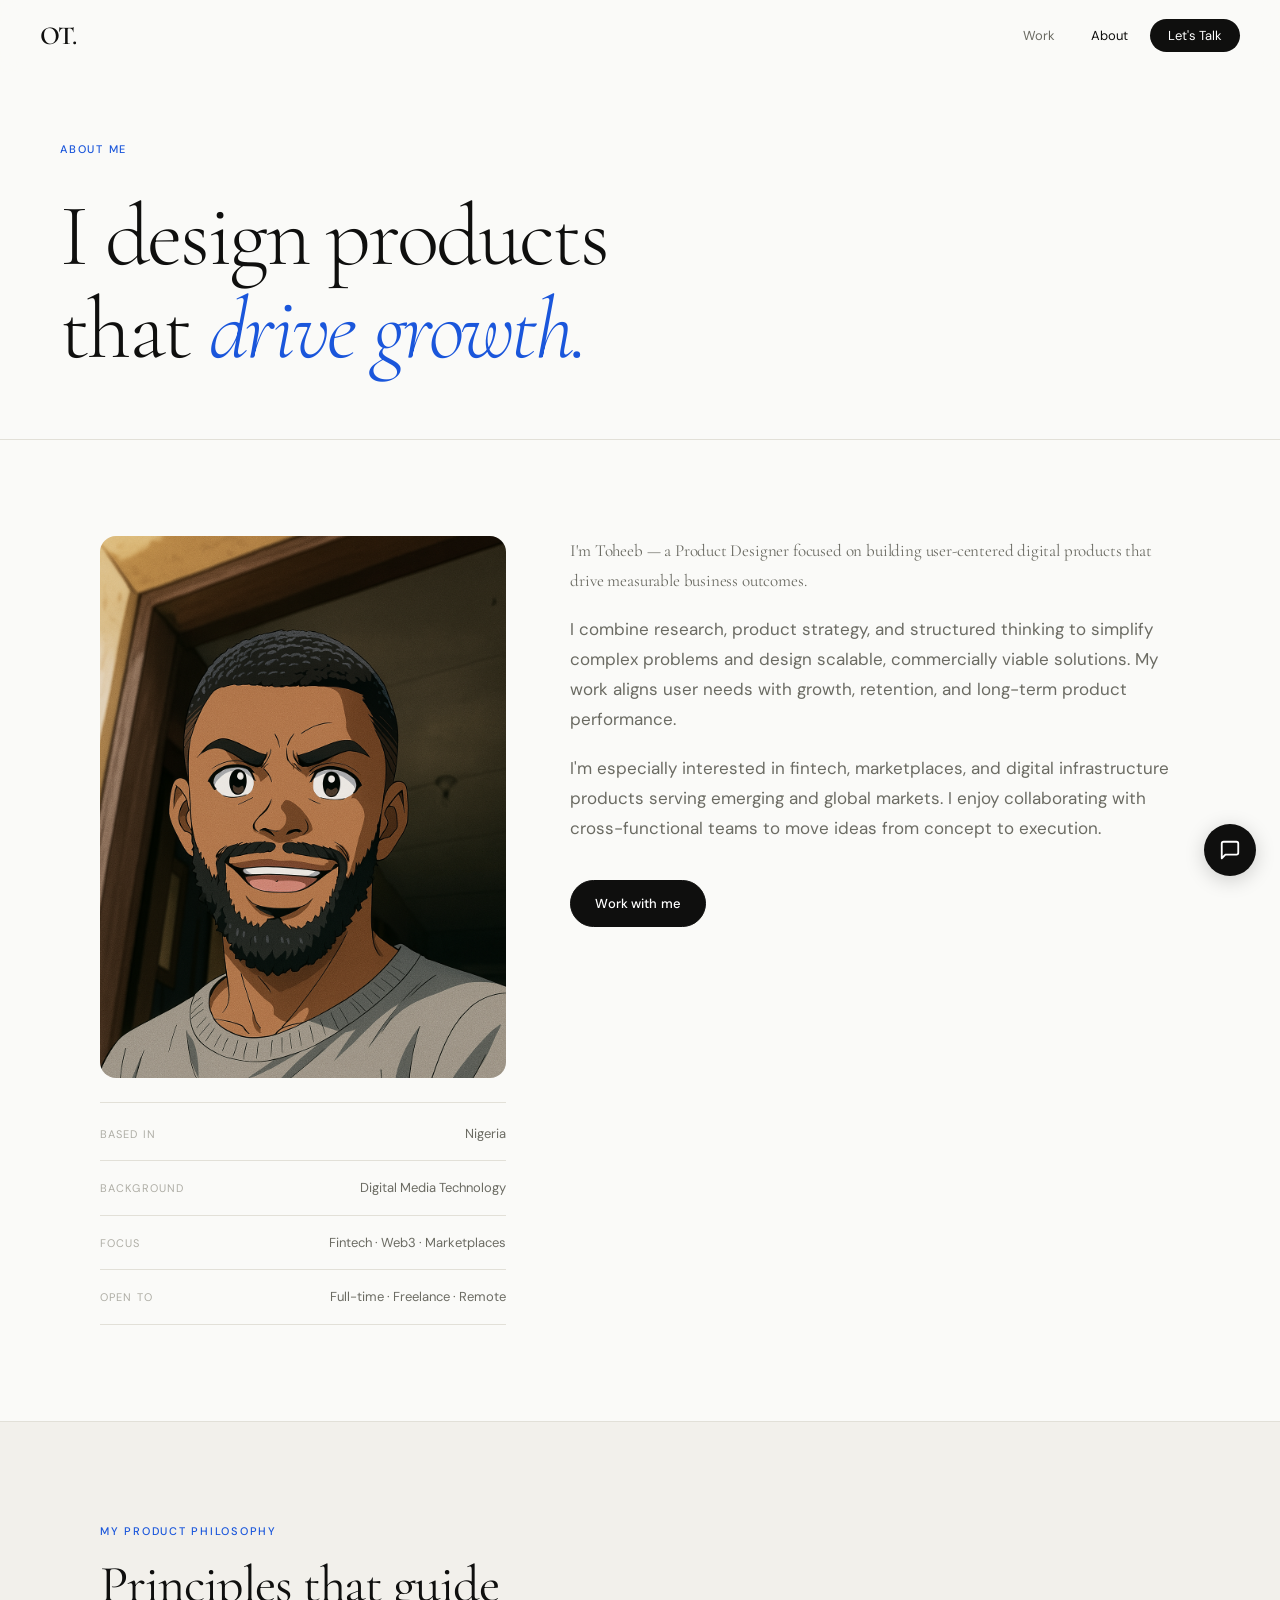
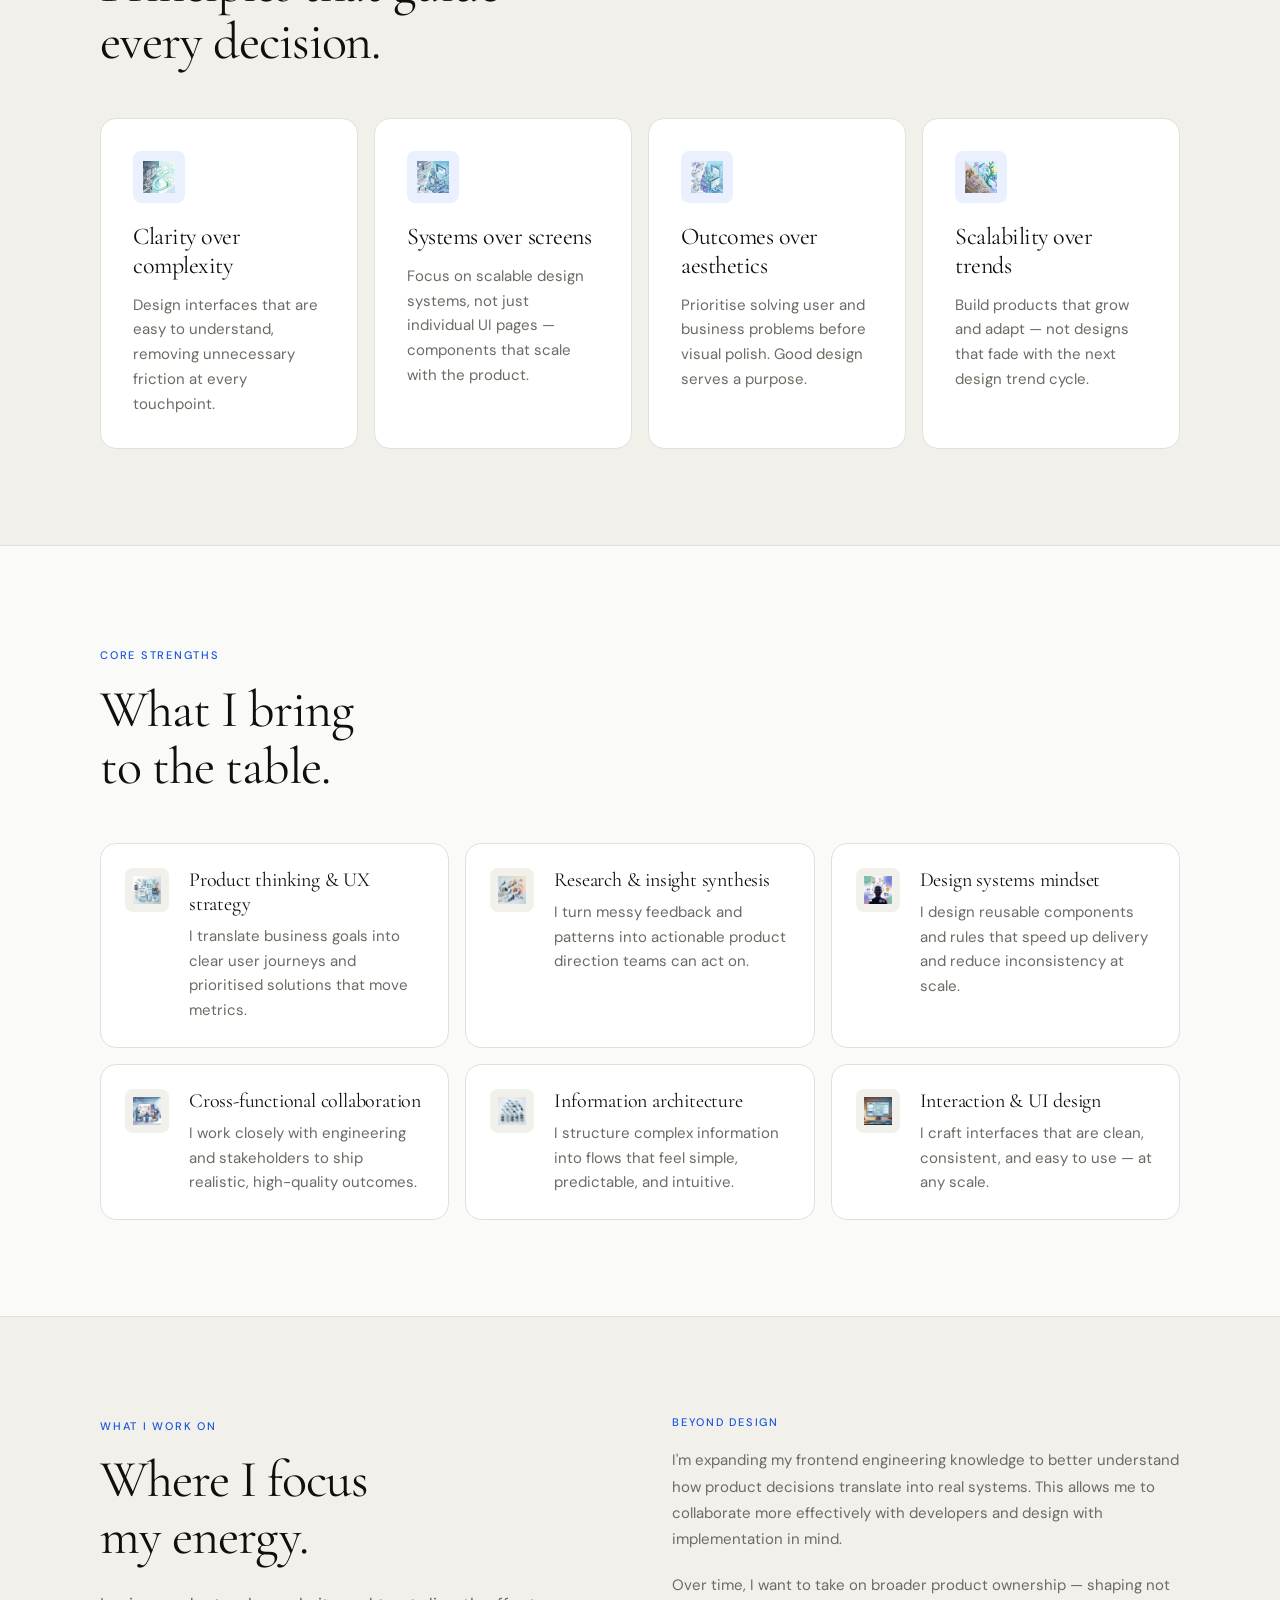
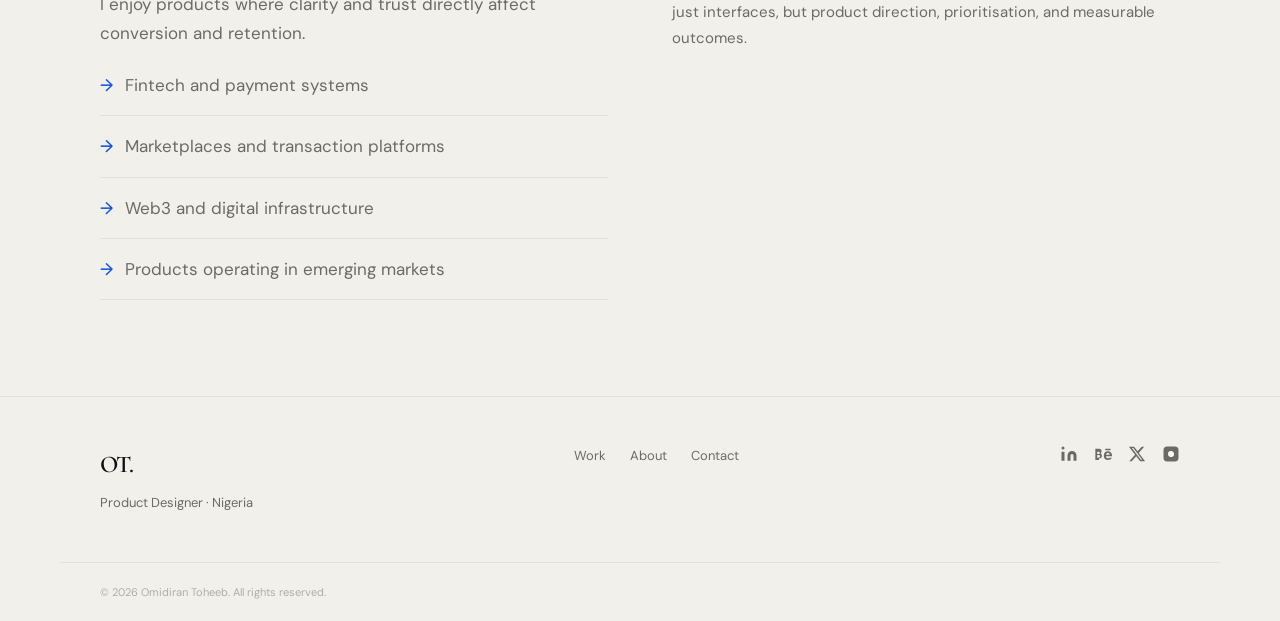
==== about.html @ c560c7b5 "first version'" ====
<!DOCTYPE html>
<html lang="en">
<head>
  <meta charset="UTF-8">
  <meta name="viewport" content="width=device-width, initial-scale=1.0">
  <meta name="author" content="Omidiran Toheeb">
  <meta name="description" content="About Omidiran Toheeb — Product Designer based in Nigeria.">
  <title>About | Omidiran Toheeb</title>
  <link rel="icon" type="image/png" href="img/toheeb.png">
  <link rel="preconnect" href="https://fonts.googleapis.com">
  <link rel="preconnect" href="https://fonts.gstatic.com" crossorigin>
  <link href="https://fonts.googleapis.com/css2?family=Cormorant+Garamond:ital,wght@0,300;0,400;0,600;1,300;1,400&family=DM+Sans:ital,opsz,wght@0,9..40,300;0,9..40,400;0,9..40,500;1,9..40,300&display=swap" rel="stylesheet">
  <link rel="stylesheet" href="style.css">
  <script src="main.js"></script>
</head>
<body>

  <!-- ========== NAV ========== -->
  <nav class="nav" id="nav">
    <a href="index.html" class="nav__logo">OT.</a>
    <ul class="nav__links">
      <li><a href="index.html" class="nav__link">Work</a></li>
      <li><a href="about.html" class="nav__link nav__link--active">About</a></li>
      <li><a href="contact.html" class="nav__link nav__link--cta">Let's Talk</a></li>
    </ul>
    <button class="nav__toggle" aria-label="Toggle menu" aria-expanded="false">
      <span></span><span></span>
    </button>
  </nav>

  <!-- ========== PAGE HERO ========== -->
  <header class="page-hero">
    <div class="page-hero__inner">
      <span class="section-label fade-up">About Me</span>
      <h1 class="page-hero__heading fade-up fade-up--delay-1">I design products<br>that <em>drive growth.</em></h1>
    </div>
  </header>

  <main>

    <!-- ========== BIO ========== -->
    <section class="bio section">
      <div class="bio__inner">
        <div class="bio__portrait">
          <div class="bio__portrait-wrap">
            <img src="img/toheeb.png" alt="Omidiran Toheeb" loading="lazy">
          </div>
          <div class="bio__quick-facts">
            <div class="bio__fact">
              <span class="bio__fact-label">Based in</span>
              <span class="bio__fact-value">Nigeria</span>
            </div>
            <div class="bio__fact">
              <span class="bio__fact-label">Background</span>
              <span class="bio__fact-value">Digital Media Technology</span>
            </div>
            <div class="bio__fact">
              <span class="bio__fact-label">Focus</span>
              <span class="bio__fact-value">Fintech · Web3 · Marketplaces</span>
            </div>
            <div class="bio__fact">
              <span class="bio__fact-label">Open to</span>
              <span class="bio__fact-value">Full-time · Freelance · Remote</span>
            </div>
          </div>
        </div>
        <div class="bio__text">
          <p class="bio__lead">I'm Toheeb — a Product Designer focused on building user-centered digital products that drive measurable business outcomes.</p>
          <p>I combine research, product strategy, and structured thinking to simplify complex problems and design scalable, commercially viable solutions. My work aligns user needs with growth, retention, and long-term product performance.</p>
          <p>I'm especially interested in fintech, marketplaces, and digital infrastructure products serving emerging and global markets. I enjoy collaborating with cross-functional teams to move ideas from concept to execution.</p>
          <a href="contact.html" class="btn btn--primary">Work with me</a>
        </div>
      </div>
    </section>

    <!-- ========== PHILOSOPHY ========== -->
    <section class="philosophy section">
      <div class="philosophy__inner">
        <span class="section-label">My Product Philosophy</span>
        <h2 class="section-heading">Principles that guide<br>every decision.</h2>
        <div class="philosophy__grid">
          <div class="phil-card">
            <div class="phil-card__icon">
              <img src="img/success.png" alt="" loading="lazy" aria-hidden="true">
            </div>
            <h3>Clarity over complexity</h3>
            <p>Design interfaces that are easy to understand, removing unnecessary friction at every touchpoint.</p>
          </div>
          <div class="phil-card">
            <div class="phil-card__icon">
              <img src="img/Scalable-design.png" alt="" loading="lazy" aria-hidden="true">
            </div>
            <h3>Systems over screens</h3>
            <p>Focus on scalable design systems, not just individual UI pages — components that scale with the product.</p>
          </div>
          <div class="phil-card">
            <div class="phil-card__icon">
              <img src="img/problemsolving.png" alt="" loading="lazy" aria-hidden="true">
            </div>
            <h3>Outcomes over aesthetics</h3>
            <p>Prioritise solving user and business problems before visual polish. Good design serves a purpose.</p>
          </div>
          <div class="phil-card">
            <div class="phil-card__icon">
              <img src="img/growth.png" alt="" loading="lazy" aria-hidden="true">
            </div>
            <h3>Scalability over trends</h3>
            <p>Build products that grow and adapt — not designs that fade with the next design trend cycle.</p>
          </div>
        </div>
      </div>
    </section>

    <!-- ========== STRENGTHS ========== -->
    <section class="strengths section">
      <div class="strengths__inner">
        <span class="section-label">Core Strengths</span>
        <h2 class="section-heading">What I bring<br>to the table.</h2>
        <div class="strengths__grid">
          <div class="strength-item">
            <div class="strength-item__img"><img src="img/ux-strategy.png" alt="" loading="lazy" aria-hidden="true"></div>
            <div class="strength-item__text">
              <h3>Product thinking &amp; UX strategy</h3>
              <p>I translate business goals into clear user journeys and prioritised solutions that move metrics.</p>
            </div>
          </div>
          <div class="strength-item">
            <div class="strength-item__img"><img src="img/research.png" alt="" loading="lazy" aria-hidden="true"></div>
            <div class="strength-item__text">
              <h3>Research &amp; insight synthesis</h3>
              <p>I turn messy feedback and patterns into actionable product direction teams can act on.</p>
            </div>
          </div>
          <div class="strength-item">
            <div class="strength-item__img"><img src="img/design-system.png" alt="" loading="lazy" aria-hidden="true"></div>
            <div class="strength-item__text">
              <h3>Design systems mindset</h3>
              <p>I design reusable components and rules that speed up delivery and reduce inconsistency at scale.</p>
            </div>
          </div>
          <div class="strength-item">
            <div class="strength-item__img"><img src="img/collaboration.png" alt="" loading="lazy" aria-hidden="true"></div>
            <div class="strength-item__text">
              <h3>Cross-functional collaboration</h3>
              <p>I work closely with engineering and stakeholders to ship realistic, high-quality outcomes.</p>
            </div>
          </div>
          <div class="strength-item">
            <div class="strength-item__img"><img src="img/IA.png" alt="" loading="lazy" aria-hidden="true"></div>
            <div class="strength-item__text">
              <h3>Information architecture</h3>
              <p>I structure complex information into flows that feel simple, predictable, and intuitive.</p>
            </div>
          </div>
          <div class="strength-item">
            <div class="strength-item__img"><img src="img/interaction.png" alt="" loading="lazy" aria-hidden="true"></div>
            <div class="strength-item__text">
              <h3>Interaction &amp; UI design</h3>
              <p>I craft interfaces that are clean, consistent, and easy to use — at any scale.</p>
            </div>
          </div>
        </div>
      </div>
    </section>

    <!-- ========== FOCUS ========== -->
    <section class="focus section">
      <div class="focus__inner">
        <div class="focus__text">
          <span class="section-label">What I Work On</span>
          <h2 class="section-heading">Where I focus<br>my energy.</h2>
          <p>I enjoy products where clarity and trust directly affect conversion and retention.</p>
          <ul class="focus__list">
            <li><span class="focus__bullet">→</span> Fintech and payment systems</li>
            <li><span class="focus__bullet">→</span> Marketplaces and transaction platforms</li>
            <li><span class="focus__bullet">→</span> Web3 and digital infrastructure</li>
            <li><span class="focus__bullet">→</span> Products operating in emerging markets</li>
          </ul>
        </div>
        <div class="focus__beyond">
          <span class="section-label">Beyond Design</span>
          <p class="focus__beyond-text">I'm expanding my frontend engineering knowledge to better understand how product decisions translate into real systems. This allows me to collaborate more effectively with developers and design with implementation in mind.</p>
          <p>Over time, I want to take on broader product ownership — shaping not just interfaces, but product direction, prioritisation, and measurable outcomes.</p>
        </div>
      </div>
    </section>

  </main>

  <!-- ========== FOOTER ========== -->
  <footer class="footer">
    <div class="footer__inner">
      <div class="footer__brand">
        <a href="index.html" class="footer__logo">OT.</a>
        <p>Product Designer · Nigeria</p>
      </div>
      <nav class="footer__nav">
        <a href="index.html">Work</a>
        <a href="about.html">About</a>
        <a href="contact.html">Contact</a>
      </nav>
      <div class="footer__social">
        <a href="https://www.linkedin.com/in/omidiran-toheeb-07a016189/" target="_blank" rel="noopener" aria-label="LinkedIn">
          <svg width="18" height="18" viewBox="0 0 24 24" fill="currentColor"><path d="M16 8a6 6 0 0 1 6 6v7h-4v-7a2 2 0 0 0-2-2 2 2 0 0 0-2 2v7h-4v-7a6 6 0 0 1 6-6zM2 9h4v12H2z"/><circle cx="4" cy="4" r="2"/></svg>
        </a>
        <a href="https://www.behance.net/omidirantoheeb" target="_blank" rel="noopener" aria-label="Behance">
          <svg width="18" height="18" viewBox="0 0 24 24" fill="currentColor"><path d="M22 7h-7V5h7v2zm1.726 10c-.442 1.297-2.029 3-5.101 3-3.074 0-5.564-1.729-5.564-5.675 0-3.91 2.325-5.92 5.466-5.92 3.082 0 4.964 1.782 5.375 4.426.078.506.109 1.188.095 2.14H15.97c.13 3.211 3.483 3.312 4.588 2.029h3.168zm-7.686-4h4.965c-.105-1.547-1.136-2.219-2.477-2.219-1.466 0-2.277.768-2.488 2.219zm-9.574 6.988H1.79V5.015h4.764c.376 0 3.582.084 3.582 3.354 0 1.765-.888 2.519-1.475 2.843 1.175.54 1.876 1.47 1.876 3.072 0 3.749-3.824 3.704-3.871 3.704zm-2.223-7.979h1.726c.979 0 1.881-.359 1.881-1.592 0-1.362-1.083-1.435-1.881-1.435H4.243v3.027zm0 4.924h1.726c.941 0 2.148-.254 2.148-1.82 0-1.534-1.11-1.8-2.148-1.8H4.243v3.62z"/></svg>
        </a>
        <a href="https://x.com/gmnxy" target="_blank" rel="noopener" aria-label="X / Twitter">
          <svg width="18" height="18" viewBox="0 0 24 24" fill="currentColor"><path d="M18.244 2.25h3.308l-7.227 8.26 8.502 11.24H16.17l-5.214-6.817L4.99 21.75H1.68l7.73-8.835L1.254 2.25H8.08l4.713 6.231zm-1.161 17.52h1.833L7.084 4.126H5.117z"/></svg>
        </a>
        <a href="https://www.instagram.com/gmnxy__" target="_blank" rel="noopener" aria-label="Instagram">
          <svg width="18" height="18" viewBox="0 0 24 24" fill="currentColor"><rect x="2" y="2" width="20" height="20" rx="5" ry="5"/><path fill="var(--bg)" d="M16 11.37A4 4 0 1 1 12.63 8 4 4 0 0 1 16 11.37z"/><line x1="17.5" y1="6.5" x2="17.51" y2="6.5" stroke="var(--bg)" stroke-width="2"/></svg>
        </a>
      </div>
    </div>
    <div class="footer__bottom">
      <p>&copy; 2026 Omidiran Toheeb. All rights reserved.</p>
    </div>
  </footer>

  <a href="contact.html" class="chat-widget" aria-label="Contact me" title="Let's talk">
    <svg width="22" height="22" viewBox="0 0 24 24" fill="none" stroke="currentColor" stroke-width="2" stroke-linecap="round" stroke-linejoin="round"><path d="M21 15a2 2 0 0 1-2 2H7l-4 4V5a2 2 0 0 1 2-2h14a2 2 0 0 1 2 2z"/></svg>
  </a>

  <script src="main.js"></script>
</body>
</html>
---- style.css ----
/* ============================================
   OMIDIRAN TOHEEB — PORTFOLIO
   style.css · Full Design System
   ============================================ */

/* -------- TOKENS -------- */
:root {
  /* Colors */
  --bg:            #FAFAF8;
  --bg-alt:        #F2F0EB;
  --bg-dark:       #0F0F0E;
  --ink:           #0F0F0E;
  --ink-muted:     #6B6B63;
  --ink-faint:     #AEADA5;
  --accent:        #1A56DB;
  --accent-hover:  #1344B5;
  --accent-light:  #EBF0FF;
  --border:        #E2E0D8;
  --border-dark:   #2A2A28;
  --white:         #FFFFFF;

  /* Typography */
  --font-display: 'Cormorant Garamond', Georgia, serif;
  --font-body:    'DM Sans', system-ui, sans-serif;

  --text-xs:   1.1rem;
  --text-sm:   1.3rem;
  --text-base: 1.5rem;
  --text-md:   1.7rem;
  --text-lg:   2rem;
  --text-xl:   2.4rem;
  --text-2xl:  3.2rem;
  --text-3xl:  4.8rem;
  --text-4xl:  6.4rem;
  --text-5xl:  8rem;

  /* Spacing */
  --space-1:   0.4rem;
  --space-2:   0.8rem;
  --space-3:   1.2rem;
  --space-4:   1.6rem;
  --space-5:   2rem;
  --space-6:   2.4rem;
  --space-8:   3.2rem;
  --space-10:  4rem;
  --space-12:  4.8rem;
  --space-16:  6.4rem;
  --space-20:  8rem;
  --space-24:  9.6rem;
  --space-32: 12.8rem;

  /* Radii */
  --radius-sm:  4px;
  --radius-md:  8px;
  --radius-lg:  16px;
  --radius-xl:  24px;
  --radius-full: 9999px;

  /* Misc */
  --nav-h: 72px;
  --max-w: 1160px;
  --transition: 0.25s cubic-bezier(0.4, 0, 0.2, 1);
}

/* -------- RESET -------- */
*, *::before, *::after {
  box-sizing: border-box;
  margin: 0;
  padding: 0;
}
html {
  font-size: 62.5%;
  scroll-behavior: smooth;
}
body {
  font-family: var(--font-body);
  font-size: var(--text-base);
  line-height: 1.65;
  color: var(--ink);
  background-color: var(--bg);
  -webkit-font-smoothing: antialiased;
  overflow-x: hidden;
}
img { display: block; max-width: 100%; }
a { text-decoration: none; color: inherit; }
ul { list-style: none; }
button { cursor: pointer; border: none; background: none; font-family: inherit; }
input, textarea, button { font-family: inherit; }

/* -------- UTILITIES -------- */
.section {
  padding: var(--space-24) 0;
}
.section-label {
  display: inline-block;
  font-family: var(--font-body);
  font-size: var(--text-xs);
  font-weight: 500;
  letter-spacing: 0.16em;
  text-transform: uppercase;
  color: var(--accent);
  margin-bottom: var(--space-4);
}
.section-heading {
  font-family: var(--font-display);
  font-size: clamp(3.2rem, 5vw, 5.2rem);
  font-weight: 400;
  line-height: 1.1;
  color: var(--ink);
  letter-spacing: -0.02em;
  margin-bottom: var(--space-12);
}
.section-heading em {
  font-style: italic;
  color: var(--accent);
}
.link-arrow {
  display: inline-flex;
  align-items: center;
  gap: var(--space-2);
  font-size: var(--text-sm);
  font-weight: 500;
  color: var(--accent);
  transition: gap var(--transition);
}
.link-arrow:hover { gap: var(--space-3); }
.br-desk { display: block; }

/* -------- BUTTONS -------- */
.btn {
  display: inline-flex;
  align-items: center;
  gap: var(--space-2);
  font-family: var(--font-body);
  font-size: var(--text-sm);
  font-weight: 500;
  padding: 1.2rem 2.4rem;
  border-radius: var(--radius-full);
  transition: all var(--transition);
  white-space: nowrap;
  letter-spacing: 0.01em;
}
.btn--primary {
  background-color: var(--ink);
  color: var(--white);
  border: 1.5px solid var(--ink);
}
.btn--primary:hover {
  background-color: var(--accent);
  border-color: var(--accent);
  transform: translateY(-1px);
}
.btn--ghost {
  background-color: transparent;
  color: var(--ink);
  border: 1.5px solid var(--border);
}
.btn--ghost:hover {
  border-color: var(--ink);
  transform: translateY(-1px);
}
.btn--lg {
  font-size: var(--text-base);
  padding: 1.6rem 3.6rem;
}
.btn--full { width: 100%; justify-content: center; }

/* ============================================
   NAV
   ============================================ */
.nav {
  position: fixed;
  top: 0; left: 0; right: 0;
  z-index: 100;
  height: var(--nav-h);
  display: flex;
  align-items: center;
  justify-content: space-between;
  padding: 0 var(--space-10);
  background-color: rgba(250, 250, 248, 0.88);
  -webkit-backdrop-filter: blur(12px);
  backdrop-filter: blur(12px);
  border-bottom: 1px solid transparent;
  transition: border-color var(--transition), box-shadow var(--transition);
}
.nav.scrolled {
  border-color: var(--border);
  box-shadow: 0 1px 0 var(--border);
}
.nav__logo {
  font-family: var(--font-display);
  font-size: 2.6rem;
  font-weight: 600;
  color: var(--ink);
  letter-spacing: -0.03em;
  line-height: 1;
}
.nav__links {
  display: flex;
  align-items: center;
  gap: var(--space-2);
}
.nav__link {
  font-size: var(--text-sm);
  font-weight: 400;
  color: var(--ink-muted);
  padding: 0.8rem 1.4rem;
  border-radius: var(--radius-full);
  transition: color var(--transition), background var(--transition);
}
.nav__link:hover,
.nav__link--active {
  color: var(--ink);
}
.nav__link--cta {
  background-color: var(--ink);
  color: var(--white) !important;
  padding: 0.8rem 1.8rem;
}
.nav__link--cta:hover {
  background-color: var(--accent);
}
.nav__toggle {
  display: none;
  flex-direction: column;
  gap: 5px;
  padding: var(--space-2);
}
.nav__toggle span {
  display: block;
  width: 24px;
  height: 1.5px;
  background-color: var(--ink);
  transition: all var(--transition);
}
.nav__toggle[aria-expanded="true"] span:first-child {
  transform: rotate(45deg) translate(4px, 4px);
}
.nav__toggle[aria-expanded="true"] span:last-child {
  transform: rotate(-45deg) translate(4px, -4px);
}

/* ============================================
   HERO — HOME
   ============================================ */
.hero {
  min-height: 100vh;
  display: flex;
  align-items: center;
  padding: calc(var(--nav-h) + var(--space-16)) var(--space-10) var(--space-16);
  position: relative;
}
.hero__inner {
  max-width: var(--max-w);
  margin: 0 auto;
  width: 100%;
}
.hero__label {
  font-family: var(--font-body);
  font-size: var(--text-xs);
  font-weight: 500;
  letter-spacing: 0.16em;
  text-transform: uppercase;
  color: var(--ink-muted);
  margin-bottom: var(--space-6);
}
.hero__heading {
  font-family: var(--font-display);
  font-size: clamp(4.8rem, 8vw, 9.6rem);
  font-weight: 300;
  line-height: 1.02;
  letter-spacing: -0.03em;
  color: var(--ink);
  margin-bottom: var(--space-8);
}
.hero__heading em {
  font-style: italic;
  color: var(--accent);
}
.hero__sub {
  font-size: clamp(var(--text-base), 1.5vw, var(--text-md));
  color: var(--ink-muted);
  line-height: 1.7;
  margin-bottom: var(--space-10);
  max-width: 54ch;
}
.hero__actions {
  display: flex;
  gap: var(--space-3);
  flex-wrap: wrap;
}
.hero__scroll-indicator {
  position: absolute;
  bottom: var(--space-10);
  left: var(--space-10);
  display: flex;
  align-items: center;
  gap: var(--space-3);
  font-size: var(--text-xs);
  letter-spacing: 0.1em;
  text-transform: uppercase;
  color: var(--ink-faint);
}
.hero__scroll-line {
  width: 48px;
  height: 1px;
  background-color: var(--ink-faint);
  animation: scrollline 2s ease-in-out infinite;
}
@keyframes scrollline {
  0%, 100% { transform: scaleX(1); opacity: 0.5; }
  50% { transform: scaleX(0.4); opacity: 1; }
}

/* -------- FADE-UP ANIMATIONS -------- */
.fade-up {
  opacity: 0;
  transform: translateY(28px);
  animation: fadeup 0.8s cubic-bezier(0.22, 1, 0.36, 1) forwards;
}
.fade-up--delay-1 { animation-delay: 0.15s; }
.fade-up--delay-2 { animation-delay: 0.3s; }
.fade-up--delay-3 { animation-delay: 0.45s; }
@keyframes fadeup {
  to { opacity: 1; transform: translateY(0); }
}

/* ============================================
   AVAILABILITY STRIP
   ============================================ */
.strip {
  background-color: var(--ink);
  color: var(--white);
  padding: var(--space-4) var(--space-10);
}
.strip__inner {
  max-width: var(--max-w);
  margin: 0 auto;
  display: flex;
  align-items: center;
  gap: var(--space-4);
  font-size: var(--text-sm);
}
.strip__dot {
  width: 8px;
  height: 8px;
  border-radius: 50%;
  background-color: #4ADE80;
  flex-shrink: 0;
  animation: pulse 2s ease-in-out infinite;
}
@keyframes pulse {
  0%, 100% { opacity: 1; transform: scale(1); }
  50% { opacity: 0.6; transform: scale(1.3); }
}
.strip__sep { color: #555550; }

/* ============================================
   ABOUT SNAPSHOT — HOME
   ============================================ */
.about-snap {
  background-color: var(--bg-alt);
  border-top: 1px solid var(--border);
  border-bottom: 1px solid var(--border);
}
.about-snap__inner {
  max-width: var(--max-w);
  margin: 0 auto;
  padding: 0 var(--space-10);
  display: grid;
  grid-template-columns: 1fr 1fr;
  gap: var(--space-16);
  align-items: center;
}
.about-snap__text .section-label { display: block; }
.about-snap__body {
  font-size: var(--text-md);
  line-height: 1.75;
  color: var(--ink-muted);
  margin-bottom: var(--space-6);
  max-width: 56ch;
}
.about-snap__stats {
  display: flex;
  flex-direction: column;
  gap: var(--space-8);
  padding-left: var(--space-10);
  border-left: 1px solid var(--border);
}
.stat__number {
  display: block;
  font-family: var(--font-display);
  font-size: 5.6rem;
  font-weight: 300;
  line-height: 1;
  color: var(--ink);
  letter-spacing: -0.04em;
}
.stat__label {
  display: block;
  font-size: var(--text-sm);
  color: var(--ink-muted);
  margin-top: var(--space-1);
}

/* ============================================
   WORK / PROJECTS
   ============================================ */
.work__header {
  max-width: var(--max-w);
  margin: 0 auto;
  padding: 0 var(--space-10);
  margin-bottom: var(--space-12);
}
.projects {
  max-width: var(--max-w);
  margin: 0 auto;
  padding: 0 var(--space-10);
  display: grid;
  grid-template-columns: 1fr 1fr 1fr;
  gap: var(--space-6);
}
.project-card {
  position: relative;
  border: 1px solid var(--border);
  border-radius: var(--radius-lg);
  overflow: hidden;
  background-color: var(--white);
  transition: transform var(--transition), box-shadow var(--transition), border-color var(--transition);
  counter-increment: project;
}
.project-card:hover {
  transform: translateY(-4px);
  box-shadow: 0 16px 48px rgba(0,0,0,0.08);
  border-color: var(--ink-faint);
}
.project-card--featured {
  grid-column: span 3;
  display: grid;
  grid-template-columns: 1fr 1fr;
}
.project-card--featured .project-card__link {
  display: contents;
}
.project-card--featured .project-card__img-wrap {
  border-radius: 0;
  aspect-ratio: 4/3;
}
.project-card--featured .project-card__info {
  display: flex;
  flex-direction: column;
  justify-content: center;
  padding: var(--space-12);
}
.project-card__link {
  display: flex;
  flex-direction: column;
  height: 100%;
}
.project-card__img-wrap {
  position: relative;
  overflow: hidden;
  aspect-ratio: 16/9;
  background-color: var(--bg-alt);
}
.project-card__img {
  width: 100%;
  height: 100%;
  object-fit: cover;
  transition: transform 0.6s cubic-bezier(0.22, 1, 0.36, 1);
}
.project-card:hover .project-card__img {
  transform: scale(1.04);
}
.project-card__overlay {
  position: absolute;
  inset: 0;
  background: rgba(15,15,14,0.6);
  display: flex;
  align-items: center;
  justify-content: center;
  opacity: 0;
  transition: opacity var(--transition);
}
.project-card:hover .project-card__overlay {
  opacity: 1;
}
.project-card__cta {
  display: inline-flex;
  align-items: center;
  gap: var(--space-2);
  font-size: var(--text-sm);
  font-weight: 500;
  color: var(--white);
  border: 1px solid rgba(255,255,255,0.4);
  padding: 0.8rem 1.8rem;
  border-radius: var(--radius-full);
}
.project-card__info {
  padding: var(--space-6);
}
.project-card__meta {
  display: flex;
  gap: var(--space-2);
  margin-bottom: var(--space-3);
}
.project-card__tag {
  font-size: var(--text-xs);
  font-weight: 500;
  letter-spacing: 0.08em;
  text-transform: uppercase;
  color: var(--ink-muted);
  background-color: var(--bg-alt);
  padding: 0.3rem 0.9rem;
  border-radius: var(--radius-full);
}
.project-card__title {
  font-family: var(--font-display);
  font-size: var(--text-2xl);
  font-weight: 400;
  letter-spacing: -0.02em;
  color: var(--ink);
  margin-bottom: var(--space-3);
  line-height: 1.15;
}
.project-card--featured .project-card__title {
  font-size: clamp(3.2rem, 4vw, 4.8rem);
  margin-bottom: var(--space-4);
}
.project-card__desc {
  font-size: var(--text-base);
  color: var(--ink-muted);
  line-height: 1.65;
}
.work__footer {
  max-width: var(--max-w);
  margin: var(--space-10) auto 0;
  padding: 0 var(--space-10);
  display: flex;
  justify-content: center;
}

/* ============================================
   PROCESS — HOME
   ============================================ */
.process {
  background-color: var(--ink);
  color: var(--white);
}
.process__inner {
  max-width: var(--max-w);
  margin: 0 auto;
  padding: 0 var(--space-10);
}
.process .section-label { color: #6B8FF0; }
.process .section-heading { color: var(--white); margin-bottom: var(--space-16); }
.process .section-heading em { color: #6B8FF0; }
.process__steps {
  display: grid;
  grid-template-columns: repeat(4, 1fr);
  gap: var(--space-8);
  border-top: 1px solid var(--border-dark);
  padding-top: var(--space-10);
}
.process__step { padding-right: var(--space-6); }
.process__num {
  display: block;
  font-family: var(--font-display);
  font-size: var(--text-lg);
  font-weight: 300;
  color: #444440;
  margin-bottom: var(--space-4);
}
.process__step h3 {
  font-family: var(--font-display);
  font-size: var(--text-xl);
  font-weight: 400;
  letter-spacing: -0.02em;
  color: var(--white);
  margin-bottom: var(--space-3);
}
.process__step p {
  font-size: var(--text-base);
  color: #888880;
  line-height: 1.7;
}

/* ============================================
   CTA BAND
   ============================================ */
.cta-band {
  background-color: var(--accent-light);
  border-top: 1px solid #CFDCFF;
  border-bottom: 1px solid #CFDCFF;
}
.cta-band__inner {
  max-width: var(--max-w);
  margin: 0 auto;
  padding: 0 var(--space-10);
  display: flex;
  flex-direction: column;
  align-items: center;
  text-align: center;
  gap: var(--space-5);
}
.cta-band__heading {
  font-family: var(--font-display);
  font-size: clamp(3.2rem, 5vw, 5.6rem);
  font-weight: 300;
  letter-spacing: -0.03em;
  color: var(--ink);
  line-height: 1.1;
}
.cta-band__sub {
  font-size: var(--text-md);
  color: var(--ink-muted);
  max-width: 50ch;
  line-height: 1.6;
}

/* ============================================
   FOOTER
   ============================================ */
.footer {
  background-color: var(--bg-alt);
  border-top: 1px solid var(--border);
}
.footer__inner {
  max-width: var(--max-w);
  margin: 0 auto;
  padding: var(--space-12) var(--space-10);
  display: flex;
  align-items: flex-start;
  justify-content: space-between;
  gap: var(--space-8);
  flex-wrap: wrap;
}
.footer__logo {
  font-family: var(--font-display);
  font-size: 2.4rem;
  font-weight: 600;
  color: var(--ink);
  letter-spacing: -0.03em;
  display: block;
  margin-bottom: var(--space-2);
}
.footer__brand p {
  font-size: var(--text-sm);
  color: var(--ink-muted);
}
.footer__nav {
  display: flex;
  gap: var(--space-6);
}
.footer__nav a {
  font-size: var(--text-sm);
  color: var(--ink-muted);
  transition: color var(--transition);
}
.footer__nav a:hover { color: var(--ink); }
.footer__social {
  display: flex;
  gap: var(--space-4);
  align-items: center;
}
.footer__social a {
  color: var(--ink-muted);
  transition: color var(--transition);
  display: flex;
  align-items: center;
}
.footer__social a:hover { color: var(--ink); }
.footer__bottom {
  max-width: var(--max-w);
  margin: 0 auto;
  padding: var(--space-5) var(--space-10);
  border-top: 1px solid var(--border);
}
.footer__bottom p {
  font-size: var(--text-xs);
  color: var(--ink-faint);
}

/* ============================================
   CHAT WIDGET
   ============================================ */
.chat-widget {
  position: fixed;
  bottom: var(--space-6);
  right: var(--space-6);
  width: 5.2rem;
  height: 5.2rem;
  background-color: var(--ink);
  color: var(--white);
  border-radius: 50%;
  display: flex;
  align-items: center;
  justify-content: center;
  z-index: 99;
  box-shadow: 0 4px 20px rgba(0,0,0,0.18);
  transition: background var(--transition), transform var(--transition);
}
.chat-widget:hover {
  background-color: var(--accent);
  transform: scale(1.08);
}

/* ============================================
   PAGE HERO (About + Contact)
   ============================================ */
.page-hero {
  padding: calc(var(--nav-h) + var(--space-16)) var(--space-10) var(--space-16);
  background-color: var(--bg);
  border-bottom: 1px solid var(--border);
}
.page-hero__inner {
  max-width: var(--max-w);
  margin: 0 auto;
}
.page-hero__heading {
  font-family: var(--font-display);
  font-size: clamp(4.8rem, 7vw, 8.8rem);
  font-weight: 300;
  line-height: 1.05;
  letter-spacing: -0.03em;
  color: var(--ink);
  margin-top: var(--space-4);
}
.page-hero__heading em {
  font-style: italic;
  color: var(--accent);
}

/* ============================================
   ABOUT PAGE — BIO
   ============================================ */
.bio__inner {
  max-width: var(--max-w);
  margin: 0 auto;
  padding: 0 var(--space-10);
  display: grid;
  grid-template-columns: 1fr 1.5fr;
  gap: var(--space-16);
  align-items: start;
}
.bio__portrait-wrap {
  width: 100%;
  aspect-ratio: 3/4;
  border-radius: var(--radius-lg);
  overflow: hidden;
  background-color: var(--bg-alt);
  margin-bottom: var(--space-6);
}
.bio__portrait-wrap img {
  width: 100%;
  height: 100%;
  object-fit: cover;
}
.bio__quick-facts {
  display: flex;
  flex-direction: column;
  gap: var(--space-4);
  border-top: 1px solid var(--border);
  padding-top: var(--space-5);
}
.bio__fact {
  display: flex;
  justify-content: space-between;
  align-items: baseline;
  gap: var(--space-4);
  padding-bottom: var(--space-4);
  border-bottom: 1px solid var(--border);
}
.bio__fact-label {
  font-size: var(--text-xs);
  letter-spacing: 0.1em;
  text-transform: uppercase;
  color: var(--ink-faint);
  white-space: nowrap;
}
.bio__fact-value {
  font-size: var(--text-sm);
  color: var(--ink-muted);
  text-align: right;
}
.bio__lead {
  font-family: var(--font-display);
  font-size: clamp(var(--text-xl), 2.5vw, 2.8rem);
  font-weight: 400;
  line-height: 1.4;
  letter-spacing: -0.01em;
  color: var(--ink);
  margin-bottom: var(--space-6);
}
.bio__text p {
  font-size: var(--text-md);
  color: var(--ink-muted);
  line-height: 1.75;
  margin-bottom: var(--space-5);
}
.bio__text .btn { margin-top: var(--space-4); }

/* ============================================
   PHILOSOPHY
   ============================================ */
.philosophy {
  background-color: var(--bg-alt);
  border-top: 1px solid var(--border);
  border-bottom: 1px solid var(--border);
}
.philosophy__inner {
  max-width: var(--max-w);
  margin: 0 auto;
  padding: 0 var(--space-10);
}
.philosophy__grid {
  display: grid;
  grid-template-columns: repeat(4, 1fr);
  gap: var(--space-4);
}
.phil-card {
  background-color: var(--white);
  border: 1px solid var(--border);
  border-radius: var(--radius-lg);
  padding: var(--space-8);
  transition: transform var(--transition), box-shadow var(--transition), border-color var(--transition);
}
.phil-card:hover {
  transform: translateY(-4px);
  box-shadow: 0 12px 32px rgba(0,0,0,0.06);
  border-color: var(--accent);
}
.phil-card__icon {
  width: 52px;
  height: 52px;
  background-color: var(--accent-light);
  border-radius: var(--radius-md);
  display: flex;
  align-items: center;
  justify-content: center;
  margin-bottom: var(--space-5);
  padding: var(--space-2);
}
.phil-card__icon img { width: 32px; height: 32px; object-fit: contain; }
.phil-card h3 {
  font-family: var(--font-display);
  font-size: var(--text-xl);
  font-weight: 400;
  letter-spacing: -0.02em;
  color: var(--ink);
  margin-bottom: var(--space-3);
  line-height: 1.2;
}
.phil-card p {
  font-size: var(--text-base);
  color: var(--ink-muted);
  line-height: 1.65;
}

/* ============================================
   STRENGTHS
   ============================================ */
.strengths__inner {
  max-width: var(--max-w);
  margin: 0 auto;
  padding: 0 var(--space-10);
}
.strengths__grid {
  display: grid;
  grid-template-columns: repeat(3, 1fr);
  gap: var(--space-4);
}
.strength-item {
  display: flex;
  gap: var(--space-5);
  align-items: flex-start;
  padding: var(--space-6);
  border: 1px solid var(--border);
  border-radius: var(--radius-lg);
  background-color: var(--white);
  transition: transform var(--transition), box-shadow var(--transition);
}
.strength-item:hover {
  transform: translateY(-2px);
  box-shadow: 0 8px 24px rgba(0,0,0,0.05);
}
.strength-item__img {
  width: 44px;
  height: 44px;
  flex-shrink: 0;
  background-color: var(--bg-alt);
  border-radius: var(--radius-md);
  display: flex;
  align-items: center;
  justify-content: center;
  padding: var(--space-2);
}
.strength-item__img img { width: 28px; height: 28px; object-fit: contain; }
.strength-item__text h3 {
  font-family: var(--font-display);
  font-size: var(--text-lg);
  font-weight: 400;
  letter-spacing: -0.01em;
  color: var(--ink);
  margin-bottom: var(--space-2);
  line-height: 1.2;
}
.strength-item__text p {
  font-size: var(--text-base);
  color: var(--ink-muted);
  line-height: 1.65;
}

/* ============================================
   FOCUS
   ============================================ */
.focus {
  background-color: var(--bg-alt);
  border-top: 1px solid var(--border);
}
.focus__inner {
  max-width: var(--max-w);
  margin: 0 auto;
  padding: 0 var(--space-10);
  display: grid;
  grid-template-columns: 1fr 1fr;
  gap: var(--space-16);
  align-items: start;
}
.focus__text .section-heading { margin-bottom: var(--space-6); }
.focus__text > p {
  font-size: var(--text-md);
  color: var(--ink-muted);
  margin-bottom: var(--space-6);
  line-height: 1.7;
}
.focus__list {
  display: flex;
  flex-direction: column;
  gap: var(--space-4);
}
.focus__list li {
  display: flex;
  align-items: center;
  gap: var(--space-3);
  font-size: var(--text-md);
  color: var(--ink-muted);
  padding-bottom: var(--space-4);
  border-bottom: 1px solid var(--border);
}
.focus__bullet {
  color: var(--accent);
  font-weight: 500;
  flex-shrink: 0;
}
.focus__beyond .section-label { display: block; margin-bottom: var(--space-4); }
.focus__beyond-text {
  font-size: var(--text-md);
  color: var(--ink-muted);
  line-height: 1.75;
  margin-bottom: var(--space-5);
}
.focus__beyond p {
  font-size: var(--text-base);
  color: var(--ink-muted);
  line-height: 1.75;
}

/* ============================================
   CONTACT PAGE
   ============================================ */
.contact-section__inner {
  max-width: var(--max-w);
  margin: 0 auto;
  padding: 0 var(--space-10);
  display: grid;
  grid-template-columns: 1fr 1.4fr;
  gap: var(--space-16);
  align-items: start;
}
.contact-info__lead {
  font-family: var(--font-display);
  font-size: clamp(var(--text-lg), 2vw, 2.6rem);
  font-weight: 400;
  line-height: 1.5;
  color: var(--ink);
  margin-bottom: var(--space-10);
  letter-spacing: -0.01em;
}
.contact-info__items {
  display: flex;
  flex-direction: column;
  gap: 0;
  margin-bottom: var(--space-8);
}
.contact-info__item {
  display: flex;
  flex-direction: column;
  gap: var(--space-1);
  padding: var(--space-5) 0;
  border-bottom: 1px solid var(--border);
}
.contact-info__label {
  font-size: var(--text-xs);
  letter-spacing: 0.12em;
  text-transform: uppercase;
  color: var(--ink-faint);
}
.contact-info__val {
  font-size: var(--text-base);
  color: var(--ink);
  font-weight: 400;
}
a.contact-info__val:hover { color: var(--accent); }
.contact-info__social {
  display: flex;
  flex-direction: column;
  gap: var(--space-3);
}
.contact-social-link {
  display: inline-flex;
  align-items: center;
  gap: var(--space-3);
  font-size: var(--text-sm);
  color: var(--ink-muted);
  transition: color var(--transition);
}
.contact-social-link:hover { color: var(--ink); }

/* -------- FORM -------- */
.contact-form-wrap {
  background-color: var(--white);
  border: 1px solid var(--border);
  border-radius: var(--radius-xl);
  padding: var(--space-10);
}
.contact-form {
  display: flex;
  flex-direction: column;
  gap: var(--space-5);
}
.form-field {
  display: flex;
  flex-direction: column;
  gap: var(--space-2);
}
.form-field label {
  font-size: var(--text-xs);
  font-weight: 500;
  letter-spacing: 0.08em;
  text-transform: uppercase;
  color: var(--ink-muted);
}
.form-field input,
.form-field textarea {
  width: 100%;
  padding: 1.2rem 1.6rem;
  font-size: var(--text-base);
  color: var(--ink);
  background-color: var(--bg);
  border: 1px solid var(--border);
  border-radius: var(--radius-md);
  outline: none;
  transition: border-color var(--transition), box-shadow var(--transition);
  resize: vertical;
}
.form-field input::placeholder,
.form-field textarea::placeholder { color: var(--ink-faint); }
.form-field input:focus,
.form-field textarea:focus {
  border-color: var(--accent);
  box-shadow: 0 0 0 3px rgba(26, 86, 219, 0.1);
}
.form-actions {
  display: flex;
  gap: var(--space-3);
  padding-top: var(--space-2);
}

/* ============================================
   RESPONSIVE — TABLET (≤ 1024px)
   ============================================ */
@media (max-width: 64rem) {
  :root { --space-10: 3.2rem; }

  .nav { padding: 0 var(--space-6); }
  .nav__links { display: none; }
  .nav__toggle { display: flex; }

  /* Mobile nav open */
  .nav__links.is-open {
    display: flex;
    flex-direction: column;
    position: fixed;
    top: var(--nav-h);
    left: 0; right: 0;
    background-color: var(--bg);
    padding: var(--space-6);
    border-bottom: 1px solid var(--border);
    gap: var(--space-2);
    z-index: 99;
  }
  .nav__link { display: block; padding: 1rem 1.4rem; }

  .hero { padding-inline: var(--space-6); }
  .hero__scroll-indicator { left: var(--space-6); }

  .strip { padding-inline: var(--space-6); }
  .strip__inner { flex-wrap: wrap; gap: var(--space-2); }

  .about-snap__inner,
  .bio__inner,
  .focus__inner,
  .contact-section__inner {
    grid-template-columns: 1fr;
    gap: var(--space-10);
    padding-inline: var(--space-6);
  }
  .about-snap__stats {
    flex-direction: row;
    padding-left: 0;
    border-left: none;
    border-top: 1px solid var(--border);
    padding-top: var(--space-8);
    flex-wrap: wrap;
    gap: var(--space-8);
  }

  .projects {
    grid-template-columns: 1fr;
    padding-inline: var(--space-6);
  }
  .project-card--featured {
    grid-column: span 1;
    grid-template-columns: 1fr;
  }
  .project-card--featured .project-card__img-wrap {
    aspect-ratio: 16/9;
  }
  .project-card--featured .project-card__info {
    padding: var(--space-6);
  }

  .work__header,
  .work__footer,
  .process__inner,
  .cta-band__inner,
  .philosophy__inner,
  .strengths__inner {
    padding-inline: var(--space-6);
  }

  .philosophy__grid { grid-template-columns: 1fr 1fr; }
  .strengths__grid { grid-template-columns: 1fr 1fr; }
  .process__steps { grid-template-columns: 1fr 1fr; gap: var(--space-6); }

  .footer__inner { padding-inline: var(--space-6); }
  .footer__bottom { padding-inline: var(--space-6); }
}

/* ============================================
   RESPONSIVE — MOBILE (≤ 640px)
   ============================================ */
@media (max-width: 40rem) {
  .hero__heading { font-size: 4.4rem; }
  .hero__actions { flex-direction: column; }
  .hero__actions .btn { width: 100%; justify-content: center; }
  .br-desk { display: none; }

  .strip__sep { display: none; }
  .strip__inner { gap: var(--space-3); }

  .philosophy__grid { grid-template-columns: 1fr; }
  .strengths__grid { grid-template-columns: 1fr; }
  .process__steps { grid-template-columns: 1fr; }

  .page-hero__heading { font-size: 4.4rem; }
  .section-heading { font-size: 3.2rem; }

  .bio__portrait-wrap { aspect-ratio: 1/1; }

  .form-actions { flex-direction: column; }
  .form-actions .btn { width: 100%; justify-content: center; }

  .footer__inner {
    flex-direction: column;
    gap: var(--space-8);
  }
  .footer__nav { flex-wrap: wrap; }
}
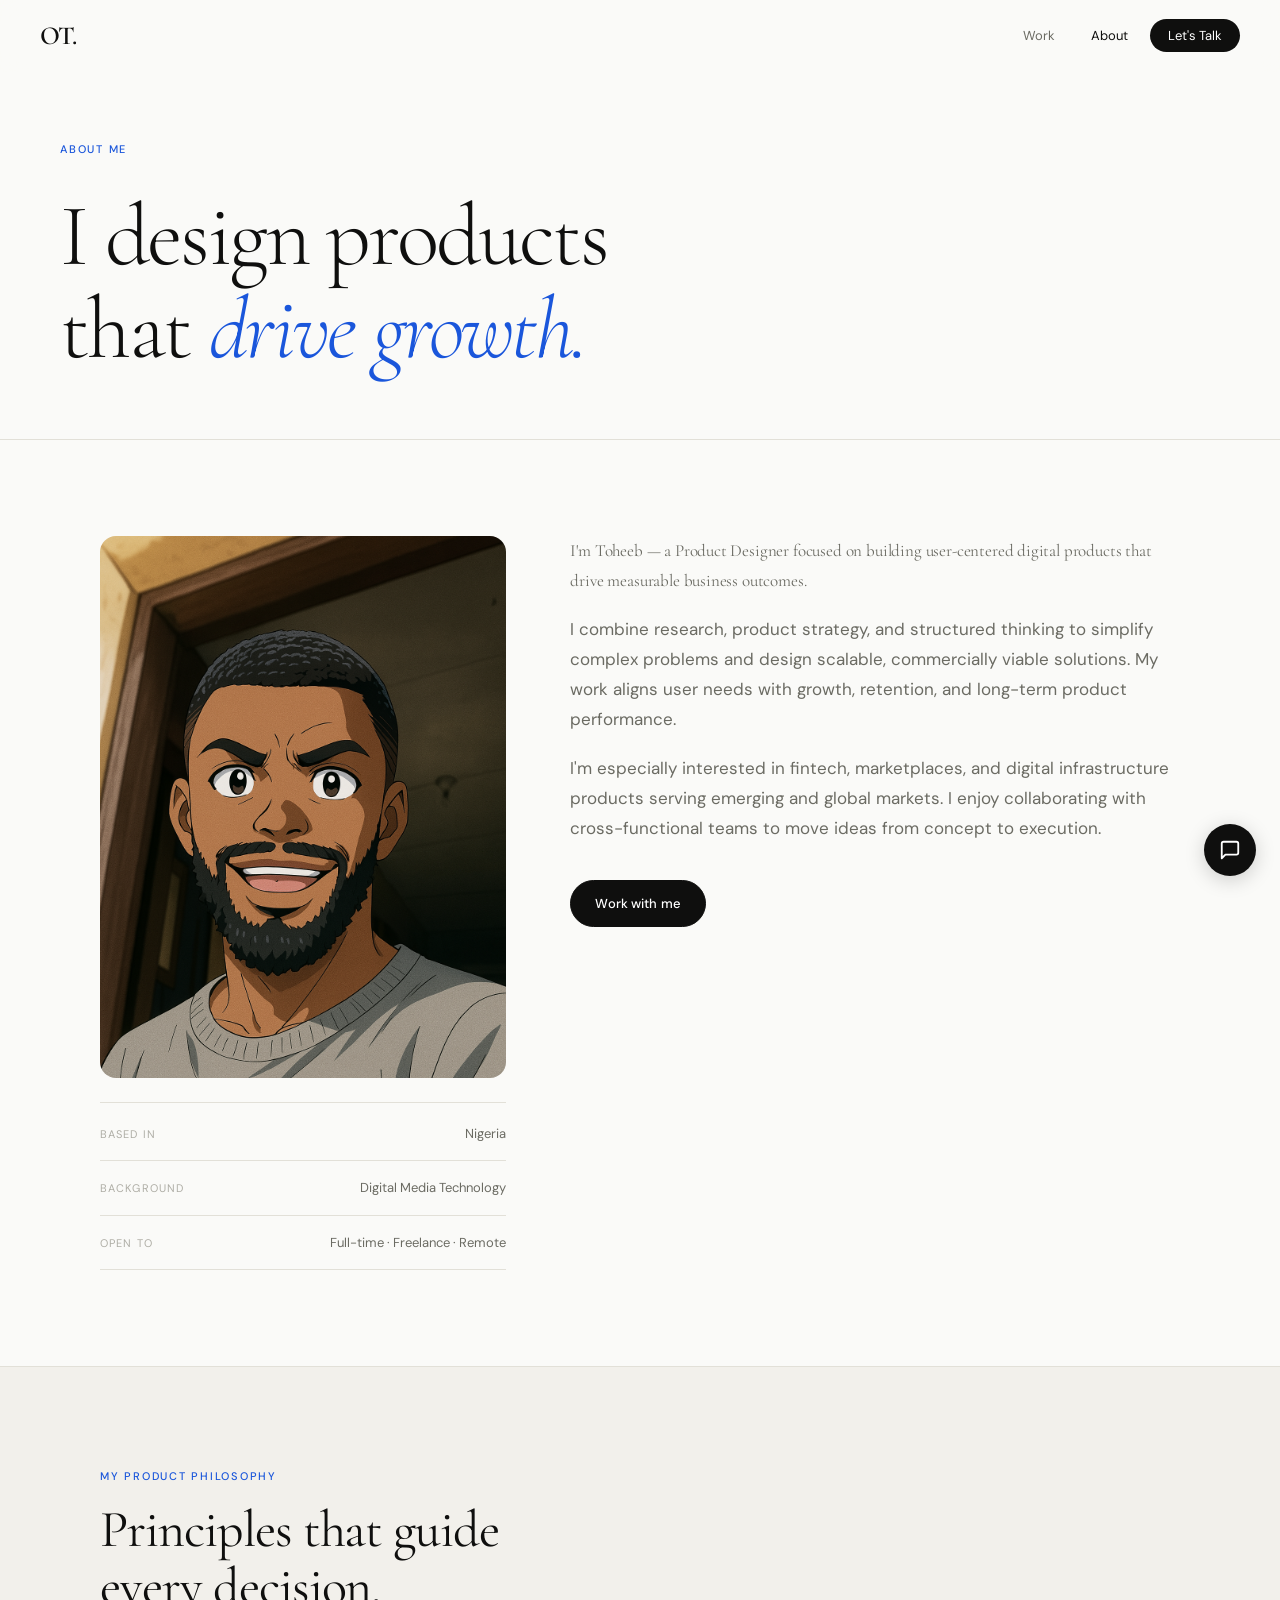
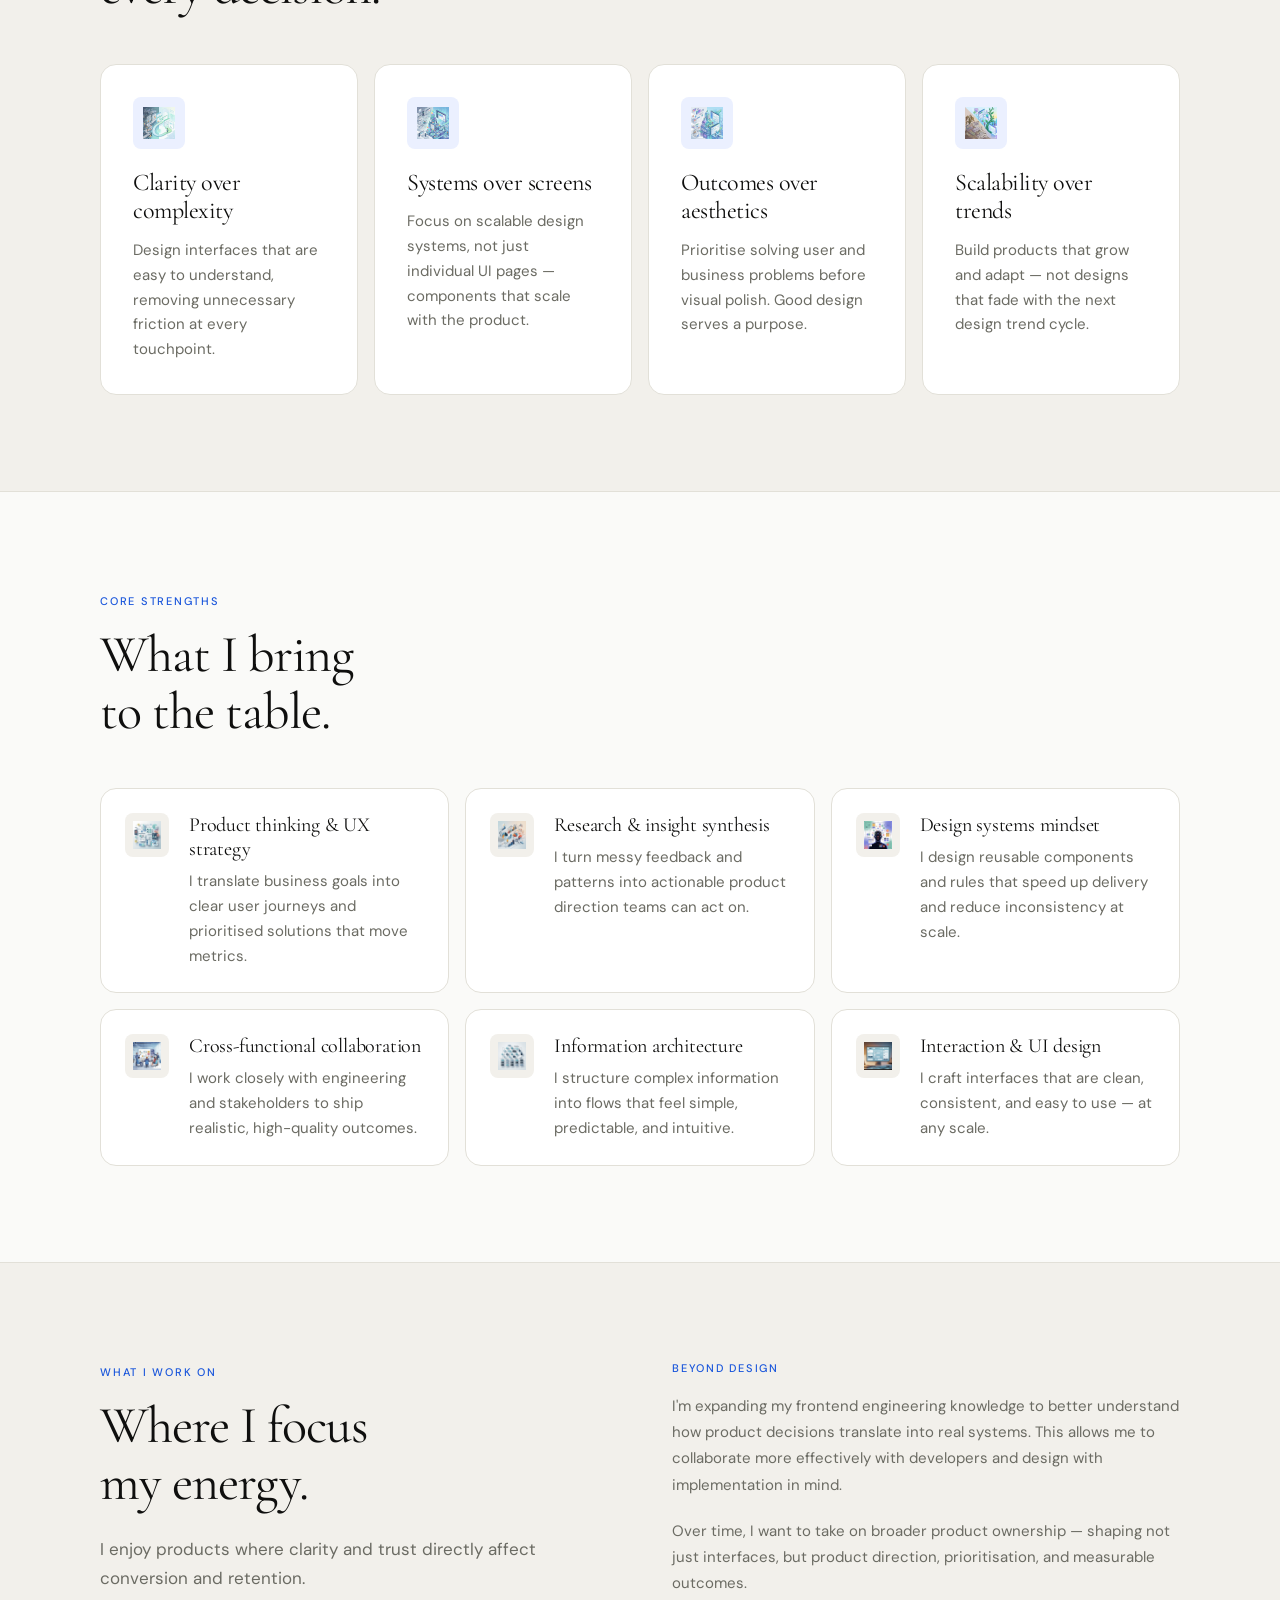
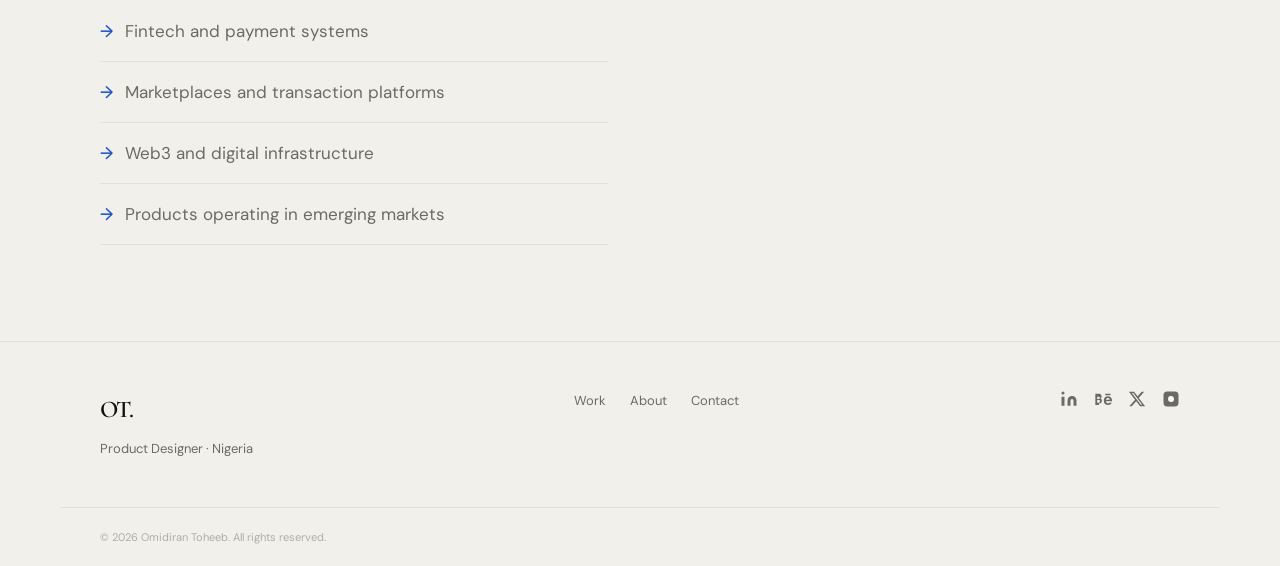
==== commit f7e6c71a: "Rheo added" ====
--- a/about.html
+++ b/about.html
@@ -54,10 +54,7 @@
               <span class="bio__fact-label">Background</span>
               <span class="bio__fact-value">Digital Media Technology</span>
             </div>
-            <div class="bio__fact">
-              <span class="bio__fact-label">Focus</span>
-              <span class="bio__fact-value">Fintech · Web3 · Marketplaces</span>
-            </div>
+
             <div class="bio__fact">
               <span class="bio__fact-label">Open to</span>
               <span class="bio__fact-value">Full-time · Freelance · Remote</span>
@@ -222,7 +219,5 @@
   <a href="contact.html" class="chat-widget" aria-label="Contact me" title="Let's talk">
     <svg width="22" height="22" viewBox="0 0 24 24" fill="none" stroke="currentColor" stroke-width="2" stroke-linecap="round" stroke-linejoin="round"><path d="M21 15a2 2 0 0 1-2 2H7l-4 4V5a2 2 0 0 1 2-2h14a2 2 0 0 1 2 2z"/></svg>
   </a>
-
-  <script src="main.js"></script>
 </body>
 </html>
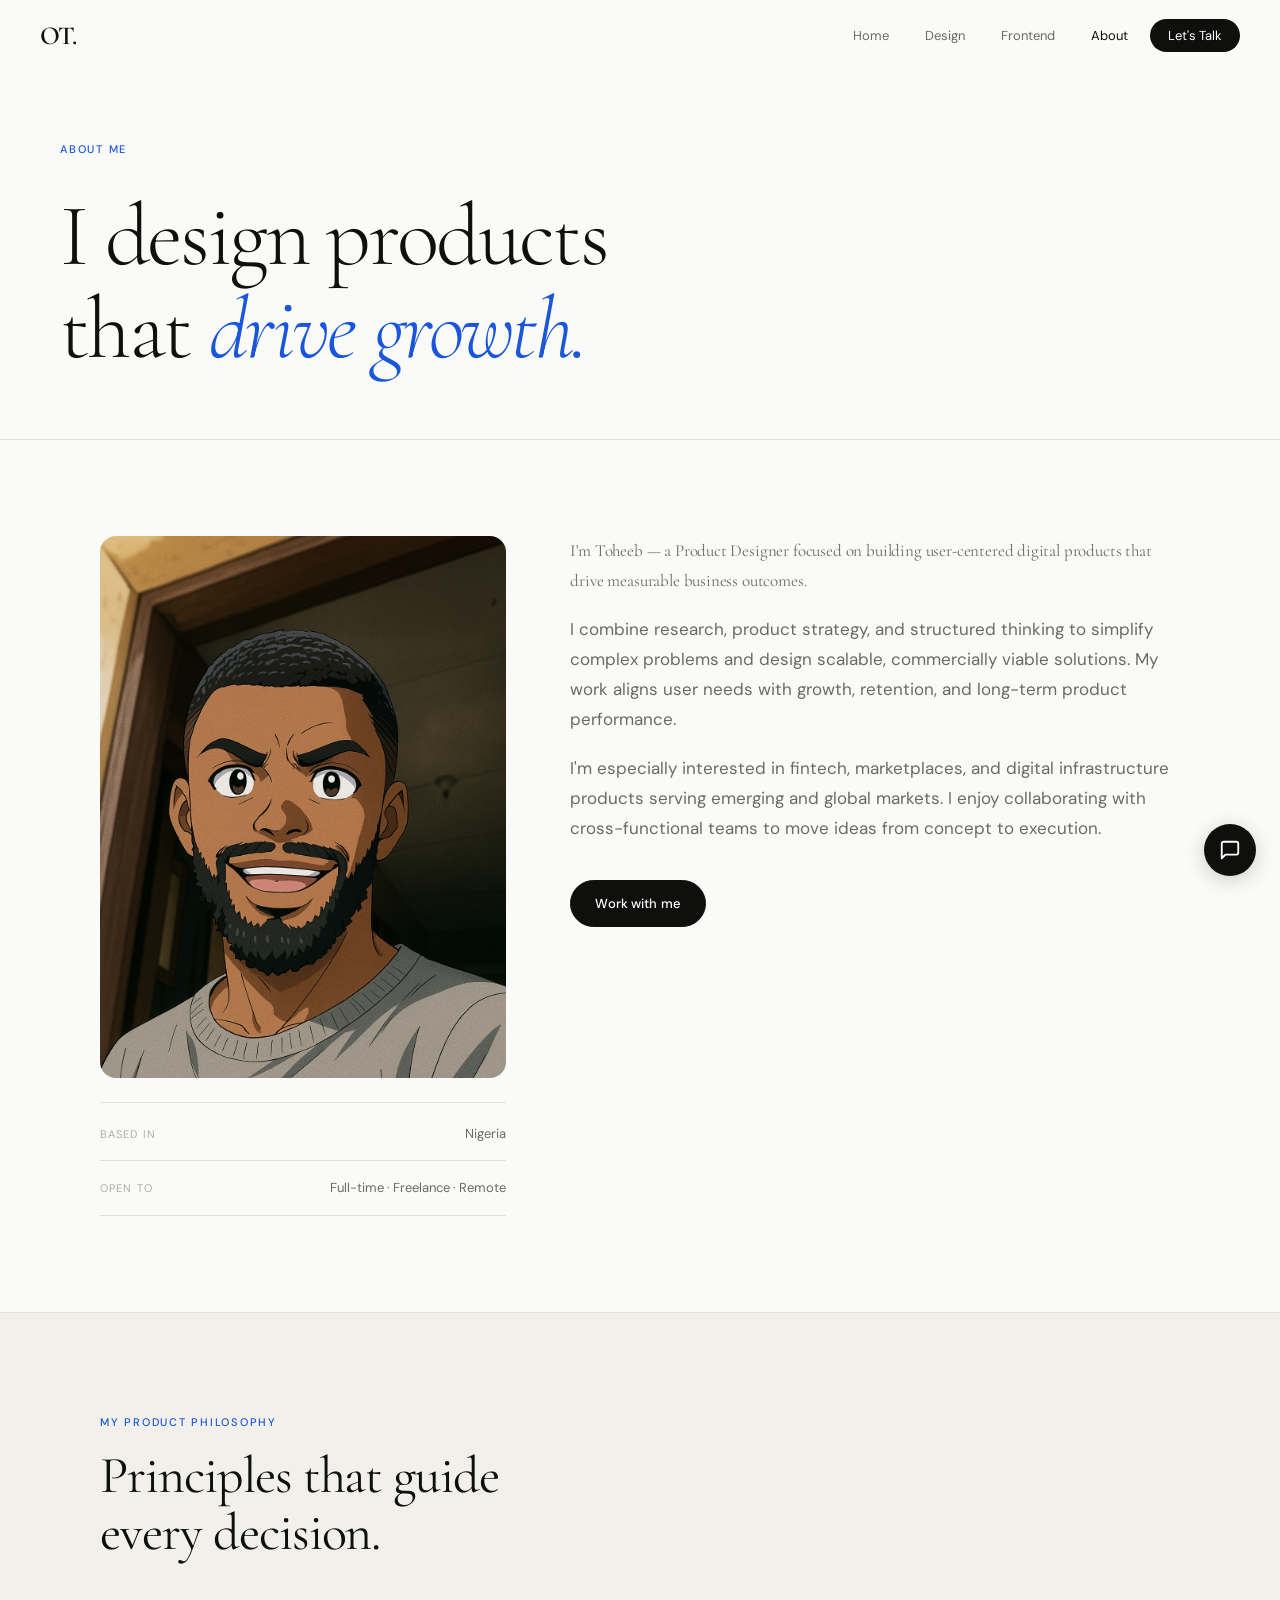
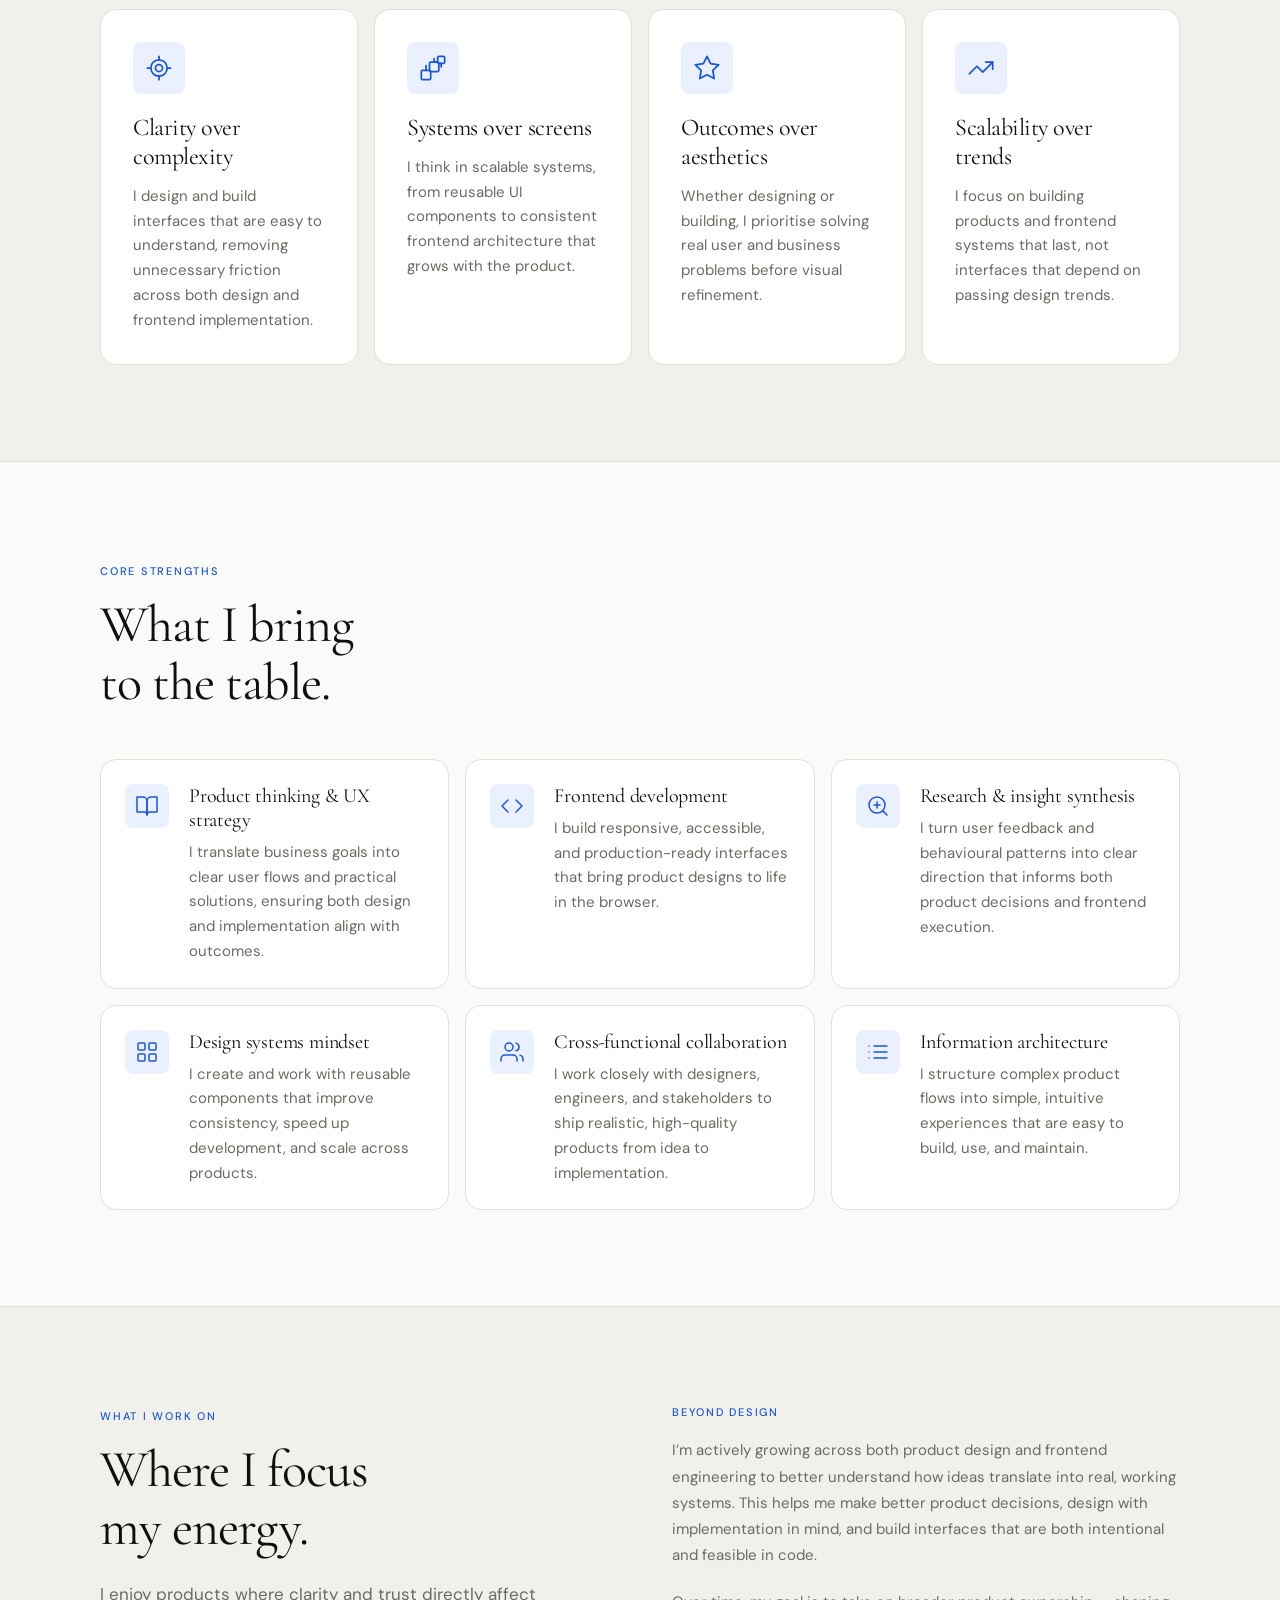
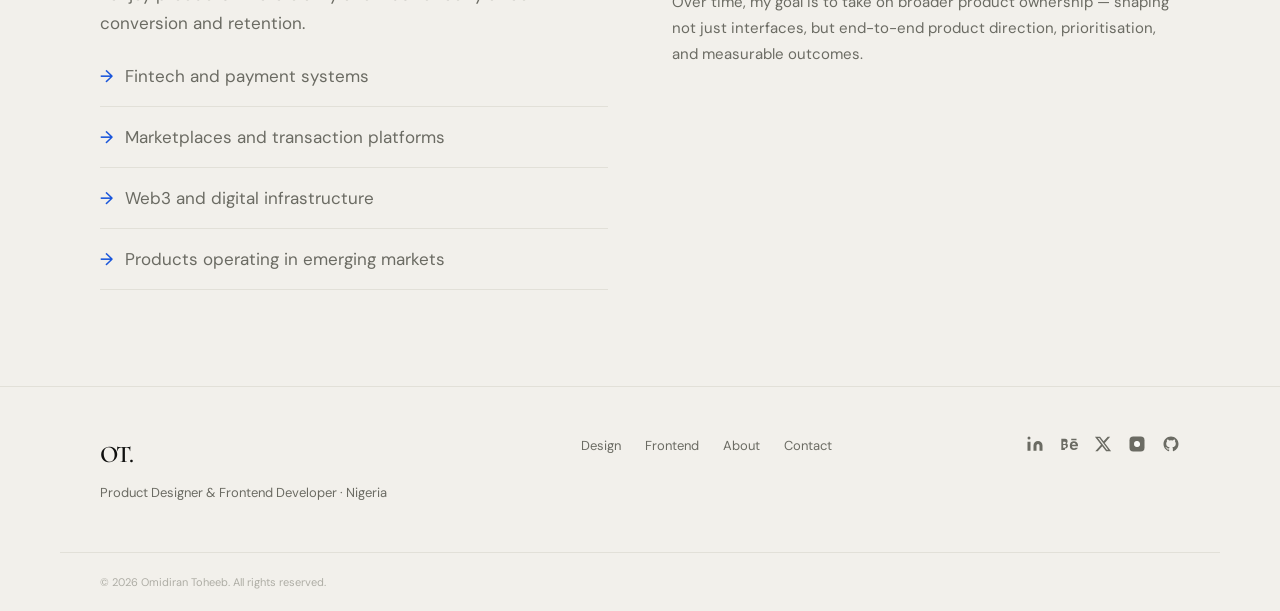
==== commit 278efb27: "updated version" ====
--- a/about.html
+++ b/about.html
@@ -4,14 +4,13 @@
   <meta charset="UTF-8">
   <meta name="viewport" content="width=device-width, initial-scale=1.0">
   <meta name="author" content="Omidiran Toheeb">
-  <meta name="description" content="About Omidiran Toheeb — Product Designer based in Nigeria.">
+  <meta name="description" content="About Omidiran Toheeb — Product Designer & Frontend Developer based in Nigeria.">
   <title>About | Omidiran Toheeb</title>
   <link rel="icon" type="image/png" href="img/toheeb.png">
   <link rel="preconnect" href="https://fonts.googleapis.com">
   <link rel="preconnect" href="https://fonts.gstatic.com" crossorigin>
   <link href="https://fonts.googleapis.com/css2?family=Cormorant+Garamond:ital,wght@0,300;0,400;0,600;1,300;1,400&family=DM+Sans:ital,opsz,wght@0,9..40,300;0,9..40,400;0,9..40,500;1,9..40,300&display=swap" rel="stylesheet">
   <link rel="stylesheet" href="style.css">
-  <script src="main.js"></script>
 </head>
 <body>
 
@@ -19,7 +18,9 @@
   <nav class="nav" id="nav">
     <a href="index.html" class="nav__logo">OT.</a>
     <ul class="nav__links">
-      <li><a href="index.html" class="nav__link">Work</a></li>
+      <li><a href="index.html" class="nav__link">Home</a></li>
+      <li><a href="design.html" class="nav__link">Design</a></li>
+      <li><a href="frontend.html" class="nav__link">Frontend</a></li>
       <li><a href="about.html" class="nav__link nav__link--active">About</a></li>
       <li><a href="contact.html" class="nav__link nav__link--cta">Let's Talk</a></li>
     </ul>
@@ -51,11 +52,6 @@
               <span class="bio__fact-value">Nigeria</span>
             </div>
             <div class="bio__fact">
-              <span class="bio__fact-label">Background</span>
-              <span class="bio__fact-value">Digital Media Technology</span>
-            </div>
-
-            <div class="bio__fact">
               <span class="bio__fact-label">Open to</span>
               <span class="bio__fact-value">Full-time · Freelance · Remote</span>
             </div>
@@ -77,32 +73,49 @@
         <h2 class="section-heading">Principles that guide<br>every decision.</h2>
         <div class="philosophy__grid">
           <div class="phil-card">
-            <div class="phil-card__icon">
-              <img src="img/success.png" alt="" loading="lazy" aria-hidden="true">
+            <div class="phil-card__icon" aria-hidden="true">
+              <svg width="28" height="28" viewBox="0 0 24 24" fill="none" stroke="currentColor" stroke-width="1.5" stroke-linecap="round" stroke-linejoin="round">
+                <circle cx="12" cy="12" r="3"/>
+                <circle cx="12" cy="12" r="7"/>
+                <line x1="12" y1="2" x2="12" y2="5"/>
+                <line x1="12" y1="19" x2="12" y2="22"/>
+                <line x1="2" y1="12" x2="5" y2="12"/>
+                <line x1="19" y1="12" x2="22" y2="12"/>
+              </svg>
             </div>
             <h3>Clarity over complexity</h3>
-            <p>Design interfaces that are easy to understand, removing unnecessary friction at every touchpoint.</p>
-          </div>
-          <div class="phil-card">
-            <div class="phil-card__icon">
-              <img src="img/Scalable-design.png" alt="" loading="lazy" aria-hidden="true">
+            <p>I design and build interfaces that are easy to understand, removing unnecessary friction across both design and frontend implementation.</p>
+          </div>
+          <div class="phil-card">
+            <div class="phil-card__icon" aria-hidden="true">
+              <svg width="28" height="28" viewBox="0 0 24 24" fill="none" stroke="currentColor" stroke-width="1.5" stroke-linecap="round" stroke-linejoin="round">
+                <rect x="2" y="14" width="8" height="8" rx="1"/>
+                <rect x="9" y="7" width="8" height="8" rx="1"/>
+                <rect x="16" y="2" width="6" height="6" rx="1"/>
+                <path d="M6 14V10M13 7V4M19 8v3"/>
+              </svg>
             </div>
             <h3>Systems over screens</h3>
-            <p>Focus on scalable design systems, not just individual UI pages — components that scale with the product.</p>
-          </div>
-          <div class="phil-card">
-            <div class="phil-card__icon">
-              <img src="img/problemsolving.png" alt="" loading="lazy" aria-hidden="true">
+            <p>I think in scalable systems, from reusable UI components to consistent frontend architecture that grows with the product.</p>
+          </div>
+          <div class="phil-card">
+            <div class="phil-card__icon" aria-hidden="true">
+              <svg width="28" height="28" viewBox="0 0 24 24" fill="none" stroke="currentColor" stroke-width="1.5" stroke-linecap="round" stroke-linejoin="round">
+                <path d="M12 2L15.09 8.26L22 9.27L17 14.14L18.18 21.02L12 17.77L5.82 21.02L7 14.14L2 9.27L8.91 8.26L12 2Z"/>
+              </svg>
             </div>
             <h3>Outcomes over aesthetics</h3>
-            <p>Prioritise solving user and business problems before visual polish. Good design serves a purpose.</p>
-          </div>
-          <div class="phil-card">
-            <div class="phil-card__icon">
-              <img src="img/growth.png" alt="" loading="lazy" aria-hidden="true">
+            <p>Whether designing or building, I prioritise solving real user and business problems before visual refinement.</p>
+          </div>
+          <div class="phil-card">
+            <div class="phil-card__icon" aria-hidden="true">
+              <svg width="28" height="28" viewBox="0 0 24 24" fill="none" stroke="currentColor" stroke-width="1.5" stroke-linecap="round" stroke-linejoin="round">
+                <polyline points="22 7 13.5 15.5 8.5 10.5 2 17"/>
+                <polyline points="16 7 22 7 22 13"/>
+              </svg>
             </div>
             <h3>Scalability over trends</h3>
-            <p>Build products that grow and adapt — not designs that fade with the next design trend cycle.</p>
+            <p>I focus on building products and frontend systems that last, not interfaces that depend on passing design trends.</p>
           </div>
         </div>
       </div>
@@ -115,45 +128,85 @@
         <h2 class="section-heading">What I bring<br>to the table.</h2>
         <div class="strengths__grid">
           <div class="strength-item">
-            <div class="strength-item__img"><img src="img/ux-strategy.png" alt="" loading="lazy" aria-hidden="true"></div>
+            <div class="strength-item__img" aria-hidden="true">
+              <svg width="24" height="24" viewBox="0 0 24 24" fill="none" stroke="currentColor" stroke-width="1.5" stroke-linecap="round" stroke-linejoin="round">
+                <path d="M2 3h6a4 4 0 0 1 4 4v14a3 3 0 0 0-3-3H2z"/>
+                <path d="M22 3h-6a4 4 0 0 0-4 4v14a3 3 0 0 1 3-3h7z"/>
+              </svg>
+            </div>
             <div class="strength-item__text">
               <h3>Product thinking &amp; UX strategy</h3>
-              <p>I translate business goals into clear user journeys and prioritised solutions that move metrics.</p>
-            </div>
-          </div>
-          <div class="strength-item">
-            <div class="strength-item__img"><img src="img/research.png" alt="" loading="lazy" aria-hidden="true"></div>
+              <p>I translate business goals into clear user flows and practical solutions, ensuring both design and implementation align with outcomes.</p>
+            </div>
+          </div>
+          <div class="strength-item">
+            <div class="strength-item__img" aria-hidden="true">
+              <svg width="24" height="24" viewBox="0 0 24 24" fill="none" stroke="currentColor" stroke-width="1.5" stroke-linecap="round" stroke-linejoin="round">
+                <polyline points="16 18 22 12 16 6"/>
+                <polyline points="8 6 2 12 8 18"/>
+              </svg>
+            </div>
+            <div class="strength-item__text">
+              <h3>Frontend development</h3>
+              <p>I build responsive, accessible, and production-ready interfaces that bring product designs to life in the browser.</p>
+            </div>
+          </div>
+          <div class="strength-item">
+            <div class="strength-item__img" aria-hidden="true">
+              <svg width="24" height="24" viewBox="0 0 24 24" fill="none" stroke="currentColor" stroke-width="1.5" stroke-linecap="round" stroke-linejoin="round">
+                <circle cx="11" cy="11" r="8"/>
+                <line x1="21" y1="21" x2="16.65" y2="16.65"/>
+                <line x1="11" y1="8" x2="11" y2="14"/>
+                <line x1="8" y1="11" x2="14" y2="11"/>
+              </svg>
+            </div>
             <div class="strength-item__text">
               <h3>Research &amp; insight synthesis</h3>
-              <p>I turn messy feedback and patterns into actionable product direction teams can act on.</p>
-            </div>
-          </div>
-          <div class="strength-item">
-            <div class="strength-item__img"><img src="img/design-system.png" alt="" loading="lazy" aria-hidden="true"></div>
+              <p>I turn user feedback and behavioural patterns into clear direction that informs both product decisions and frontend execution.</p>
+            </div>
+          </div>
+          <div class="strength-item">
+            <div class="strength-item__img" aria-hidden="true">
+              <svg width="24" height="24" viewBox="0 0 24 24" fill="none" stroke="currentColor" stroke-width="1.5" stroke-linecap="round" stroke-linejoin="round">
+                <rect x="3" y="3" width="7" height="7" rx="1"/>
+                <rect x="14" y="3" width="7" height="7" rx="1"/>
+                <rect x="3" y="14" width="7" height="7" rx="1"/>
+                <rect x="14" y="14" width="7" height="7" rx="1"/>
+              </svg>
+            </div>
             <div class="strength-item__text">
               <h3>Design systems mindset</h3>
-              <p>I design reusable components and rules that speed up delivery and reduce inconsistency at scale.</p>
-            </div>
-          </div>
-          <div class="strength-item">
-            <div class="strength-item__img"><img src="img/collaboration.png" alt="" loading="lazy" aria-hidden="true"></div>
+              <p>I create and work with reusable components that improve consistency, speed up development, and scale across products.</p>
+            </div>
+          </div>
+          <div class="strength-item">
+            <div class="strength-item__img" aria-hidden="true">
+              <svg width="24" height="24" viewBox="0 0 24 24" fill="none" stroke="currentColor" stroke-width="1.5" stroke-linecap="round" stroke-linejoin="round">
+                <path d="M17 21v-2a4 4 0 0 0-4-4H5a4 4 0 0 0-4 4v2"/>
+                <circle cx="9" cy="7" r="4"/>
+                <path d="M23 21v-2a4 4 0 0 0-3-3.87"/>
+                <path d="M16 3.13a4 4 0 0 1 0 7.75"/>
+              </svg>
+            </div>
             <div class="strength-item__text">
               <h3>Cross-functional collaboration</h3>
-              <p>I work closely with engineering and stakeholders to ship realistic, high-quality outcomes.</p>
-            </div>
-          </div>
-          <div class="strength-item">
-            <div class="strength-item__img"><img src="img/IA.png" alt="" loading="lazy" aria-hidden="true"></div>
+              <p>I work closely with designers, engineers, and stakeholders to ship realistic, high-quality products from idea to implementation.</p>
+            </div>
+          </div>
+          <div class="strength-item">
+            <div class="strength-item__img" aria-hidden="true">
+              <svg width="24" height="24" viewBox="0 0 24 24" fill="none" stroke="currentColor" stroke-width="1.5" stroke-linecap="round" stroke-linejoin="round">
+                <line x1="8" y1="6" x2="21" y2="6"/>
+                <line x1="8" y1="12" x2="21" y2="12"/>
+                <line x1="8" y1="18" x2="21" y2="18"/>
+                <line x1="3" y1="6" x2="3.01" y2="6"/>
+                <line x1="3" y1="12" x2="3.01" y2="12"/>
+                <line x1="3" y1="18" x2="3.01" y2="18"/>
+              </svg>
+            </div>
             <div class="strength-item__text">
               <h3>Information architecture</h3>
-              <p>I structure complex information into flows that feel simple, predictable, and intuitive.</p>
-            </div>
-          </div>
-          <div class="strength-item">
-            <div class="strength-item__img"><img src="img/interaction.png" alt="" loading="lazy" aria-hidden="true"></div>
-            <div class="strength-item__text">
-              <h3>Interaction &amp; UI design</h3>
-              <p>I craft interfaces that are clean, consistent, and easy to use — at any scale.</p>
+              <p>I structure complex product flows into simple, intuitive experiences that are easy to build, use, and maintain.</p>
             </div>
           </div>
         </div>
@@ -176,8 +229,8 @@
         </div>
         <div class="focus__beyond">
           <span class="section-label">Beyond Design</span>
-          <p class="focus__beyond-text">I'm expanding my frontend engineering knowledge to better understand how product decisions translate into real systems. This allows me to collaborate more effectively with developers and design with implementation in mind.</p>
-          <p>Over time, I want to take on broader product ownership — shaping not just interfaces, but product direction, prioritisation, and measurable outcomes.</p>
+          <p class="focus__beyond-text">I’m actively growing across both product design and frontend engineering to better understand how ideas translate into real, working systems. This helps me make better product decisions, design with implementation in mind, and build interfaces that are both intentional and feasible in code.</p>
+          <p>Over time, my goal is to take on broader product ownership — shaping not just interfaces, but end-to-end product direction, prioritisation, and measurable outcomes.</p>
         </div>
       </div>
     </section>
@@ -189,10 +242,11 @@
     <div class="footer__inner">
       <div class="footer__brand">
         <a href="index.html" class="footer__logo">OT.</a>
-        <p>Product Designer · Nigeria</p>
+        <p>Product Designer &amp; Frontend Developer · Nigeria</p>
       </div>
       <nav class="footer__nav">
-        <a href="index.html">Work</a>
+        <a href="design.html">Design</a>
+        <a href="frontend.html">Frontend</a>
         <a href="about.html">About</a>
         <a href="contact.html">Contact</a>
       </nav>
@@ -209,6 +263,9 @@
         <a href="https://www.instagram.com/gmnxy__" target="_blank" rel="noopener" aria-label="Instagram">
           <svg width="18" height="18" viewBox="0 0 24 24" fill="currentColor"><rect x="2" y="2" width="20" height="20" rx="5" ry="5"/><path fill="var(--bg)" d="M16 11.37A4 4 0 1 1 12.63 8 4 4 0 0 1 16 11.37z"/><line x1="17.5" y1="6.5" x2="17.51" y2="6.5" stroke="var(--bg)" stroke-width="2"/></svg>
         </a>
+        <a href="https://github.com/Ezebrown" target="_blank" rel="noopener" aria-label="GitHub">
+          <svg width="18" height="18" viewBox="0 0 24 24" fill="currentColor"><path d="M12 2C6.477 2 2 6.484 2 12.017c0 4.425 2.865 8.18 6.839 9.504.5.092.682-.217.682-.483 0-.237-.008-.868-.013-1.703-2.782.605-3.369-1.343-3.369-1.343-.454-1.158-1.11-1.466-1.11-1.466-.908-.62.069-.608.069-.608 1.003.07 1.531 1.032 1.531 1.032.892 1.53 2.341 1.088 2.91.832.092-.647.35-1.088.636-1.338-2.22-.253-4.555-1.113-4.555-4.951 0-1.093.39-1.988 1.029-2.688-.103-.253-.446-1.272.098-2.65 0 0 .84-.27 2.75 1.026A9.564 9.564 0 0 1 12 6.844a9.59 9.59 0 0 1 2.504.337c1.909-1.296 2.747-1.027 2.747-1.027.546 1.379.202 2.398.1 2.651.64.7 1.028 1.595 1.028 2.688 0 3.848-2.339 4.695-4.566 4.943.359.309.678.92.678 1.855 0 1.338-.012 2.419-.012 2.747 0 .268.18.58.688.482A10.02 10.02 0 0 0 22 12.017C22 6.484 17.522 2 12 2z"/></svg>
+        </a>
       </div>
     </div>
     <div class="footer__bottom">
@@ -219,5 +276,7 @@
   <a href="contact.html" class="chat-widget" aria-label="Contact me" title="Let's talk">
     <svg width="22" height="22" viewBox="0 0 24 24" fill="none" stroke="currentColor" stroke-width="2" stroke-linecap="round" stroke-linejoin="round"><path d="M21 15a2 2 0 0 1-2 2H7l-4 4V5a2 2 0 0 1 2-2h14a2 2 0 0 1 2 2z"/></svg>
   </a>
+
+  <script src="main.js"></script>
 </body>
 </html>
--- a/style.css
+++ b/style.css
@@ -19,6 +19,14 @@
   --border-dark:   #2A2A28;
   --white:         #FFFFFF;
 
+  /* Language badge colors */
+  --html-bg:       #FFF4EC;
+  --html-color:    #E34F26;
+  --css-bg:        #EEF3FF;
+  --css-color:     #264DE4;
+  --js-bg:         #FFFBEC;
+  --js-color:      #F0B429;
+
   /* Typography */
   --font-display: 'Cormorant Garamond', Georgia, serif;
   --font-body:    'DM Sans', system-ui, sans-serif;
@@ -152,7 +160,7 @@
 }
 .btn--ghost {
   background-color: transparent;
-  color: var(--ink);
+  color: var(--ink-muted);
   border: 1.5px solid var(--border);
 }
 .btn--ghost:hover {
@@ -301,16 +309,6 @@
   text-transform: uppercase;
   color: var(--ink-faint);
 }
-.hero__scroll-line {
-  width: 48px;
-  height: 1px;
-  background-color: var(--ink-faint);
-  animation: scrollline 2s ease-in-out infinite;
-}
-@keyframes scrollline {
-  0%, 100% { transform: scaleX(1); opacity: 0.5; }
-  50% { transform: scaleX(0.4); opacity: 1; }
-}
 
 /* -------- FADE-UP ANIMATIONS -------- */
 .fade-up {
@@ -404,6 +402,87 @@
 }
 
 /* ============================================
+   DISCIPLINES — HOME
+   ============================================ */
+.disciplines {
+  background-color: var(--bg);
+}
+.disciplines__inner {
+  max-width: var(--max-w);
+  margin: 0 auto;
+  padding: 0 var(--space-10);
+}
+.disciplines__header {
+  margin-bottom: var(--space-12);
+}
+.disciplines__cards {
+  display: grid;
+  grid-template-columns: 1fr 1fr;
+  gap: var(--space-6);
+}
+.discipline-card {
+  background-color: var(--white);
+  border: 1px solid var(--border);
+  border-radius: var(--radius-xl);
+  padding: var(--space-12);
+  display: flex;
+  flex-direction: column;
+  gap: var(--space-5);
+  transition: transform var(--transition), box-shadow var(--transition), border-color var(--transition);
+}
+.discipline-card:hover {
+  transform: translateY(-4px);
+  box-shadow: 0 20px 56px rgba(0,0,0,0.08);
+  border-color: var(--ink-faint);
+}
+.discipline-card--alt {
+  background-color: var(--ink);
+  border-color: var(--ink);
+}
+.discipline-card--alt .discipline-card__num,
+.discipline-card--alt .discipline-card__title,
+.discipline-card--alt .discipline-card__desc {
+  color: var(--white);
+}
+.discipline-card--alt .discipline-card__icon {
+  color: #6B8FF0;
+}
+.discipline-card--alt:hover {
+  border-color: var(--ink);
+  box-shadow: 0 20px 56px rgba(0,0,0,0.2);
+}
+.discipline-card__num {
+  font-family: var(--font-display);
+  font-size: var(--text-lg);
+  font-weight: 300;
+  color: var(--ink-faint);
+  letter-spacing: -0.02em;
+}
+.discipline-card__icon {
+  color: var(--accent);
+  display: flex;
+  align-items: center;
+}
+.discipline-card__title {
+  font-family: var(--font-display);
+  font-size: clamp(2.8rem, 3vw, 3.6rem);
+  font-weight: 400;
+  letter-spacing: -0.02em;
+  color: var(--ink);
+  line-height: 1.1;
+}
+.discipline-card__desc {
+  font-size: var(--text-md);
+  color: var(--ink-muted);
+  line-height: 1.7;
+  flex: 1;
+}
+.discipline-card__cta {
+  align-self: flex-start;
+  margin-top: var(--space-4);
+}
+
+/* ============================================
    WORK / PROJECTS
    ============================================ */
 .work__header {
@@ -427,7 +506,6 @@
   overflow: hidden;
   background-color: var(--white);
   transition: transform var(--transition), box-shadow var(--transition), border-color var(--transition);
-  counter-increment: project;
 }
 .project-card:hover {
   transform: translateY(-4px);
@@ -472,6 +550,27 @@
 .project-card:hover .project-card__img {
   transform: scale(1.04);
 }
+
+/* ---- Placeholder for portfolio card (no screenshot yet) ---- */
+.project-card__placeholder {
+  width: 100%;
+  height: 100%;
+  background: linear-gradient(135deg, var(--bg-alt) 0%, #E8E6DF 50%, var(--bg-alt) 100%);
+  display: flex;
+  align-items: center;
+  justify-content: center;
+  position: relative;
+}
+.project-card__placeholder::after {
+  content: 'Screenshot coming soon';
+  position: absolute;
+  font-family: var(--font-body);
+  font-size: var(--text-xs);
+  letter-spacing: 0.1em;
+  text-transform: uppercase;
+  color: var(--ink-faint);
+}
+
 .project-card__overlay {
   position: absolute;
   inset: 0;
@@ -495,6 +594,11 @@
   border: 1px solid rgba(255,255,255,0.4);
   padding: 0.8rem 1.8rem;
   border-radius: var(--radius-full);
+  transition: background var(--transition), border-color var(--transition);
+}
+.project-card__cta:hover {
+  background: rgba(255,255,255,0.15);
+  border-color: rgba(255,255,255,0.7);
 }
 .project-card__info {
   padding: var(--space-6);
@@ -503,6 +607,7 @@
   display: flex;
   gap: var(--space-2);
   margin-bottom: var(--space-3);
+  flex-wrap: wrap;
 }
 .project-card__tag {
   font-size: var(--text-xs);
@@ -514,6 +619,28 @@
   padding: 0.3rem 0.9rem;
   border-radius: var(--radius-full);
 }
+.project-card__tag--live {
+  background-color: #DCFCE7;
+  color: #166534;
+  display: inline-flex;
+  align-items: center;
+  gap: 0.5rem;
+}
+.live-dot {
+  display: inline-block;
+  width: 6px;
+  height: 6px;
+  border-radius: 50%;
+  background-color: #16A34A;
+  animation: pulse 2s ease-in-out infinite;
+}
+.project-card__tag--github {
+  background-color: #F1F0EE;
+  color: var(--ink-muted);
+  display: inline-flex;
+  align-items: center;
+  gap: 0.5rem;
+}
 .project-card__title {
   font-family: var(--font-display);
   font-size: var(--text-2xl);
@@ -538,6 +665,42 @@
   padding: 0 var(--space-10);
   display: flex;
   justify-content: center;
+}
+
+/* ============================================
+   LANGUAGE BADGES
+   ============================================ */
+.project-card__langs {
+  display: flex;
+  gap: var(--space-2);
+  margin-top: var(--space-5);
+  flex-wrap: wrap;
+}
+.lang-badge {
+  display: inline-flex;
+  align-items: center;
+  gap: 0.5rem;
+  font-size: var(--text-xs);
+  font-weight: 500;
+  letter-spacing: 0.06em;
+  padding: 0.4rem 1rem;
+  border-radius: var(--radius-full);
+  border: 1px solid transparent;
+}
+.lang-badge--html {
+  background-color: var(--html-bg);
+  color: var(--html-color);
+  border-color: rgba(227, 79, 38, 0.2);
+}
+.lang-badge--css {
+  background-color: var(--css-bg);
+  color: var(--css-color);
+  border-color: rgba(38, 77, 228, 0.2);
+}
+.lang-badge--js {
+  background-color: var(--js-bg);
+  color: #92700A;
+  border-color: rgba(240, 180, 41, 0.3);
 }
 
 /* ============================================
@@ -706,7 +869,7 @@
 }
 
 /* ============================================
-   PAGE HERO (About + Contact)
+   PAGE HERO (About, Contact, Frontend)
    ============================================ */
 .page-hero {
   padding: calc(var(--nav-h) + var(--space-16)) var(--space-10) var(--space-16);
@@ -729,6 +892,13 @@
 .page-hero__heading em {
   font-style: italic;
   color: var(--accent);
+}
+.page-hero__sub {
+  font-size: clamp(var(--text-base), 1.5vw, var(--text-md));
+  color: var(--ink-muted);
+  line-height: 1.7;
+  margin-top: var(--space-6);
+  max-width: 54ch;
 }
 
 /* ============================================
@@ -840,8 +1010,11 @@
   justify-content: center;
   margin-bottom: var(--space-5);
   padding: var(--space-2);
-}
-.phil-card__icon img { width: 32px; height: 32px; object-fit: contain; }
+  color: var(--accent);
+  flex-shrink: 0;
+}
+.phil-card__icon img { width: 28px; height: 28px; object-fit: contain; }
+.phil-card__icon svg { width: 28px; height: 28px; }
 .phil-card h3 {
   font-family: var(--font-display);
   font-size: var(--text-xl);
@@ -888,14 +1061,16 @@
   width: 44px;
   height: 44px;
   flex-shrink: 0;
-  background-color: var(--bg-alt);
+  background-color: var(--accent-light);
   border-radius: var(--radius-md);
   display: flex;
   align-items: center;
   justify-content: center;
   padding: var(--space-2);
-}
-.strength-item__img img { width: 28px; height: 28px; object-fit: contain; }
+  color: var(--accent);
+}
+.strength-item__img img { width: 24px; height: 24px; object-fit: contain; }
+.strength-item__img svg { width: 24px; height: 24px; }
 .strength-item__text h3 {
   font-family: var(--font-display);
   font-size: var(--text-lg);
@@ -1087,7 +1262,6 @@
   .nav__links { display: none; }
   .nav__toggle { display: flex; }
 
-  /* Mobile nav open */
   .nav__links.is-open {
     display: flex;
     flex-direction: column;
@@ -1126,6 +1300,9 @@
     gap: var(--space-8);
   }
 
+  .disciplines__inner { padding-inline: var(--space-6); }
+  .disciplines__cards { grid-template-columns: 1fr; }
+
   .projects {
     grid-template-columns: 1fr;
     padding-inline: var(--space-6);
@@ -1187,4 +1364,7 @@
     gap: var(--space-8);
   }
   .footer__nav { flex-wrap: wrap; }
+
+  .discipline-card { padding: var(--space-8); }
+  .project-card__langs { gap: var(--space-1); }
 }
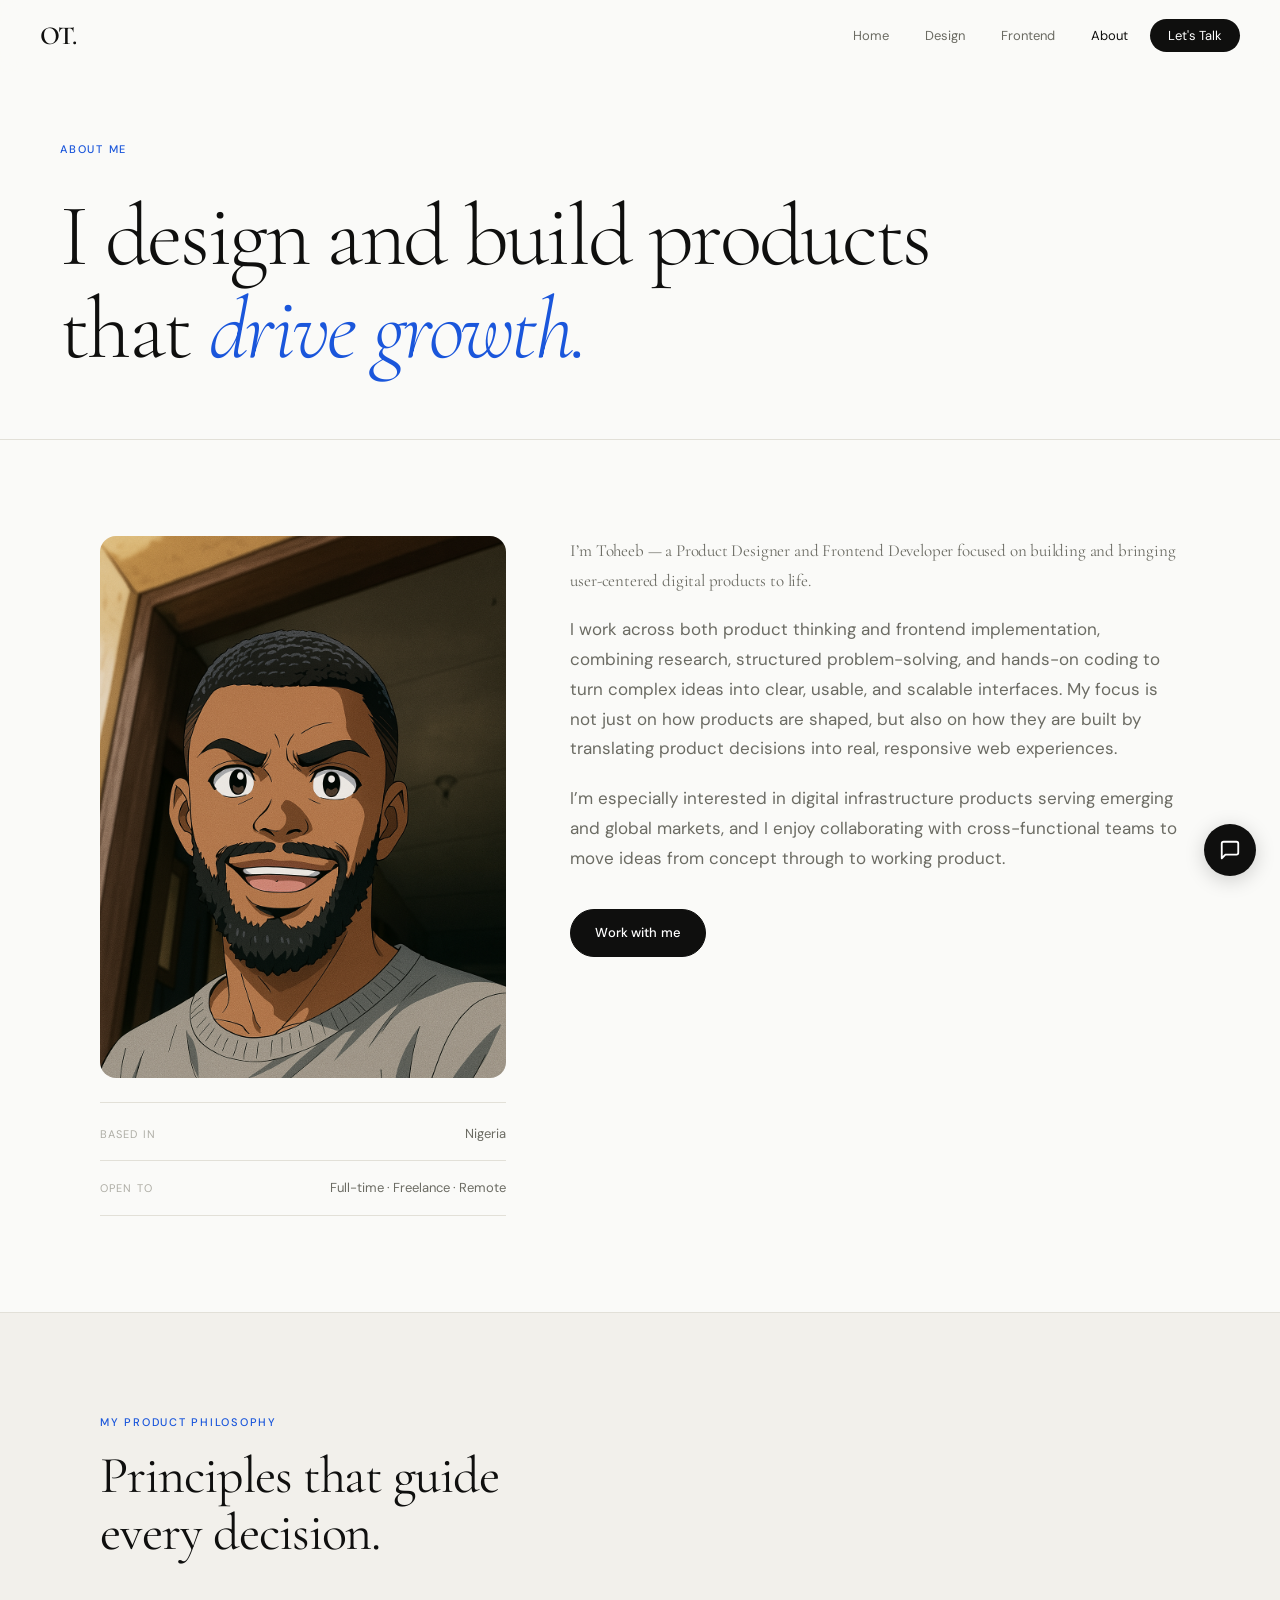
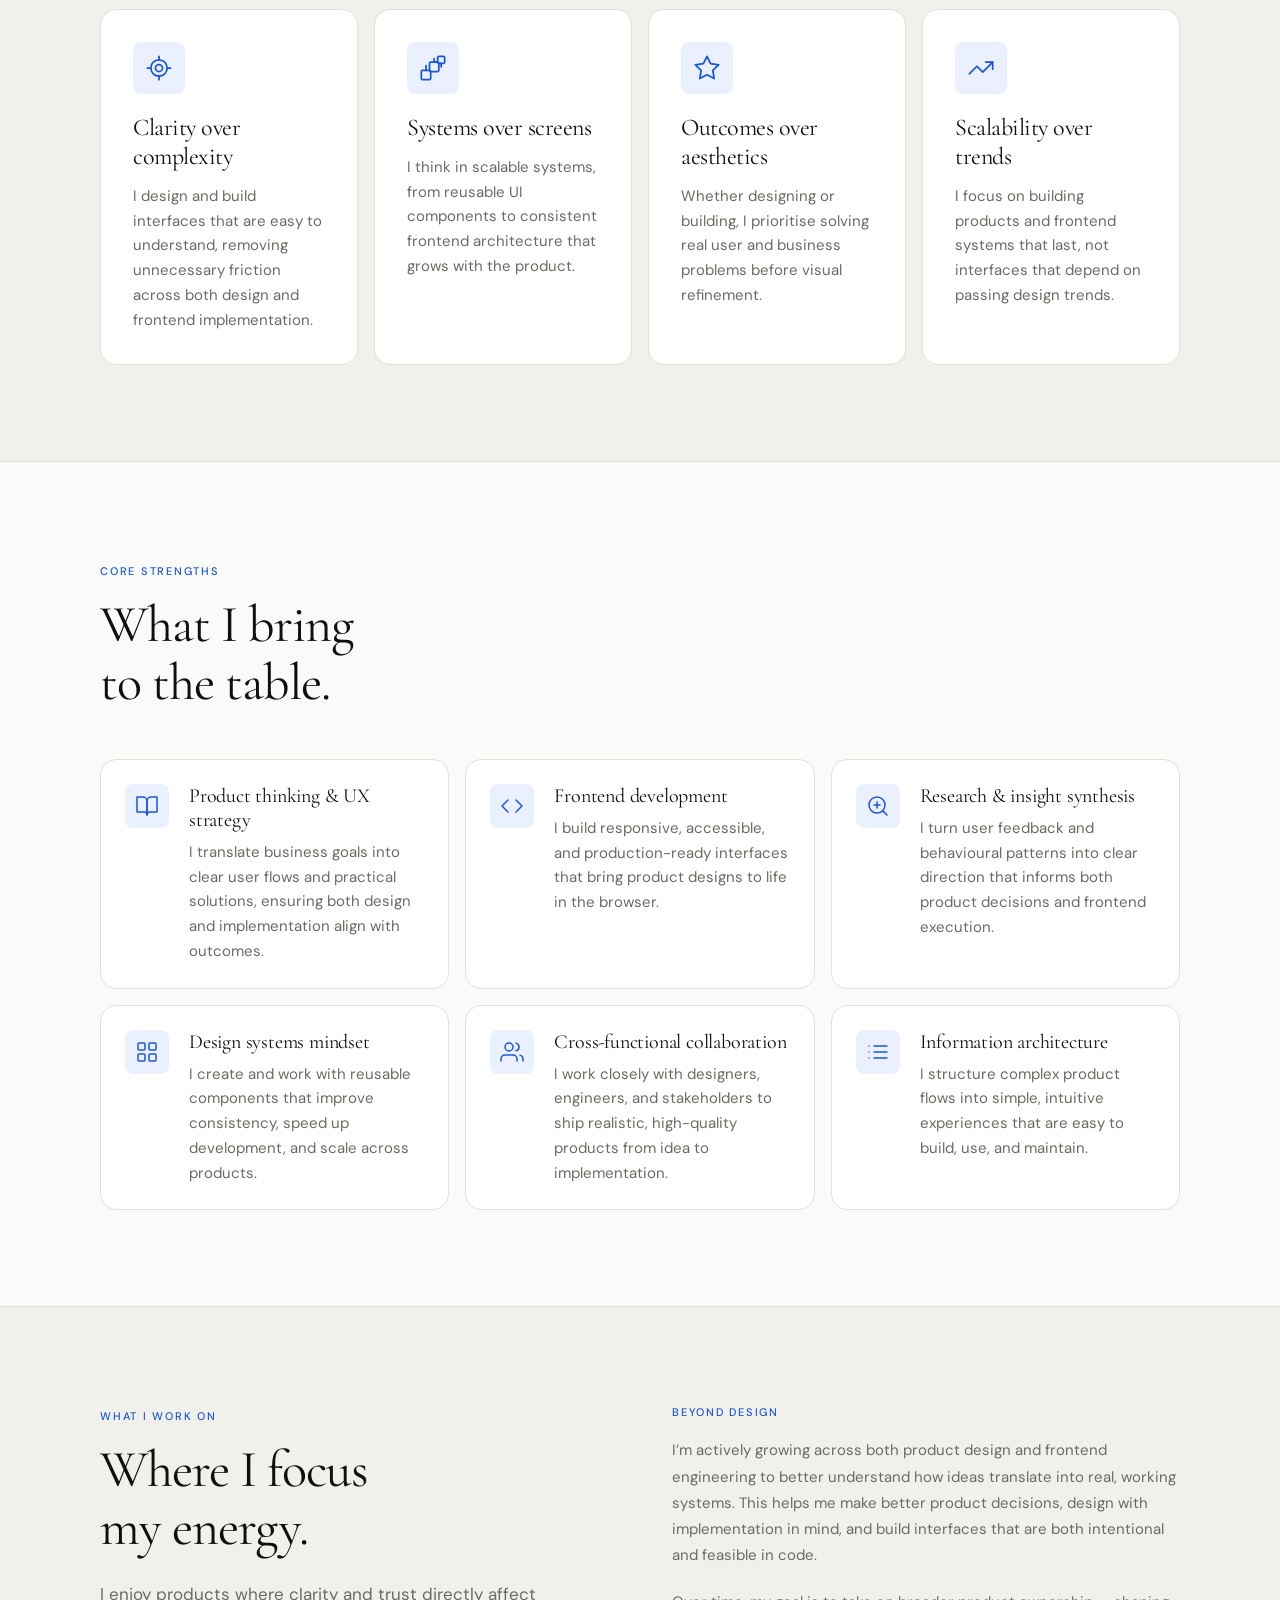
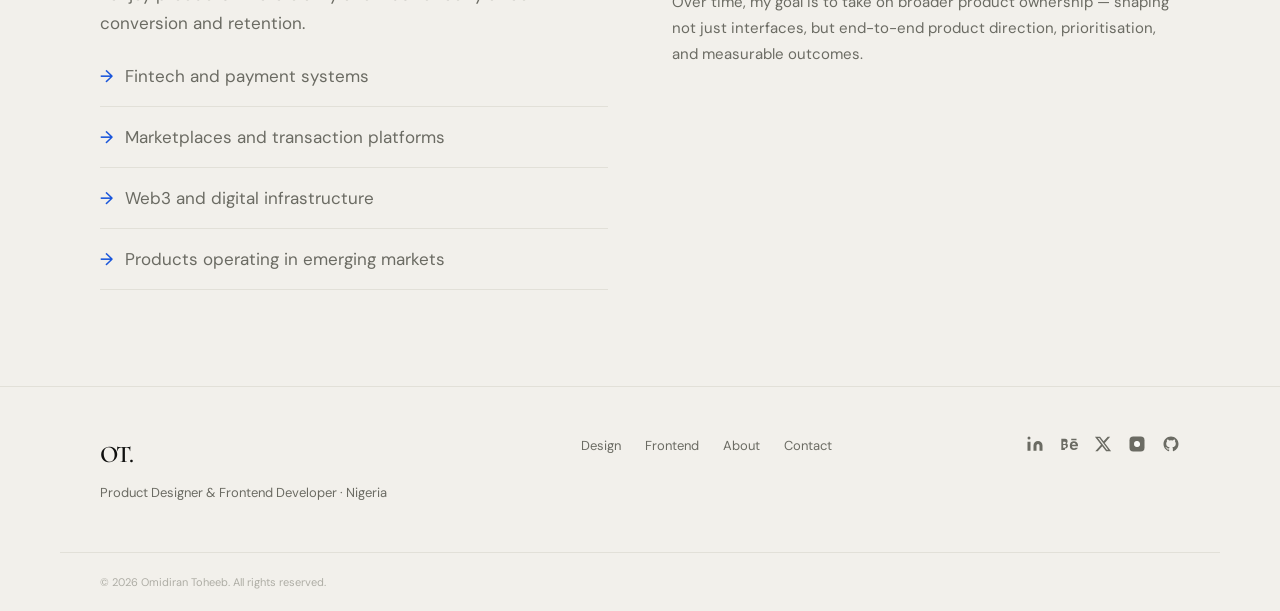
==== commit faaaca82: "about updated" ====
--- a/about.html
+++ b/about.html
@@ -33,7 +33,7 @@
   <header class="page-hero">
     <div class="page-hero__inner">
       <span class="section-label fade-up">About Me</span>
-      <h1 class="page-hero__heading fade-up fade-up--delay-1">I design products<br>that <em>drive growth.</em></h1>
+      <h1 class="page-hero__heading fade-up fade-up--delay-1">I design and build products<br>that <em>drive growth.</em></h1>
     </div>
   </header>
 
@@ -58,9 +58,9 @@
           </div>
         </div>
         <div class="bio__text">
-          <p class="bio__lead">I'm Toheeb — a Product Designer focused on building user-centered digital products that drive measurable business outcomes.</p>
-          <p>I combine research, product strategy, and structured thinking to simplify complex problems and design scalable, commercially viable solutions. My work aligns user needs with growth, retention, and long-term product performance.</p>
-          <p>I'm especially interested in fintech, marketplaces, and digital infrastructure products serving emerging and global markets. I enjoy collaborating with cross-functional teams to move ideas from concept to execution.</p>
+          <p class="bio__lead">I’m Toheeb — a Product Designer and Frontend Developer focused on building and bringing user-centered digital products to life.</p>
+          <p>I work across both product thinking and frontend implementation, combining research, structured problem-solving, and hands-on coding to turn complex ideas into clear, usable, and scalable interfaces. My focus is not just on how products are shaped, but also on how they are built by translating product decisions into real, responsive web experiences.</p>
+          <p>I’m especially interested in digital infrastructure products serving emerging and global markets, and I enjoy collaborating with cross-functional teams to move ideas from concept through to working product.</p>
           <a href="contact.html" class="btn btn--primary">Work with me</a>
         </div>
       </div>
